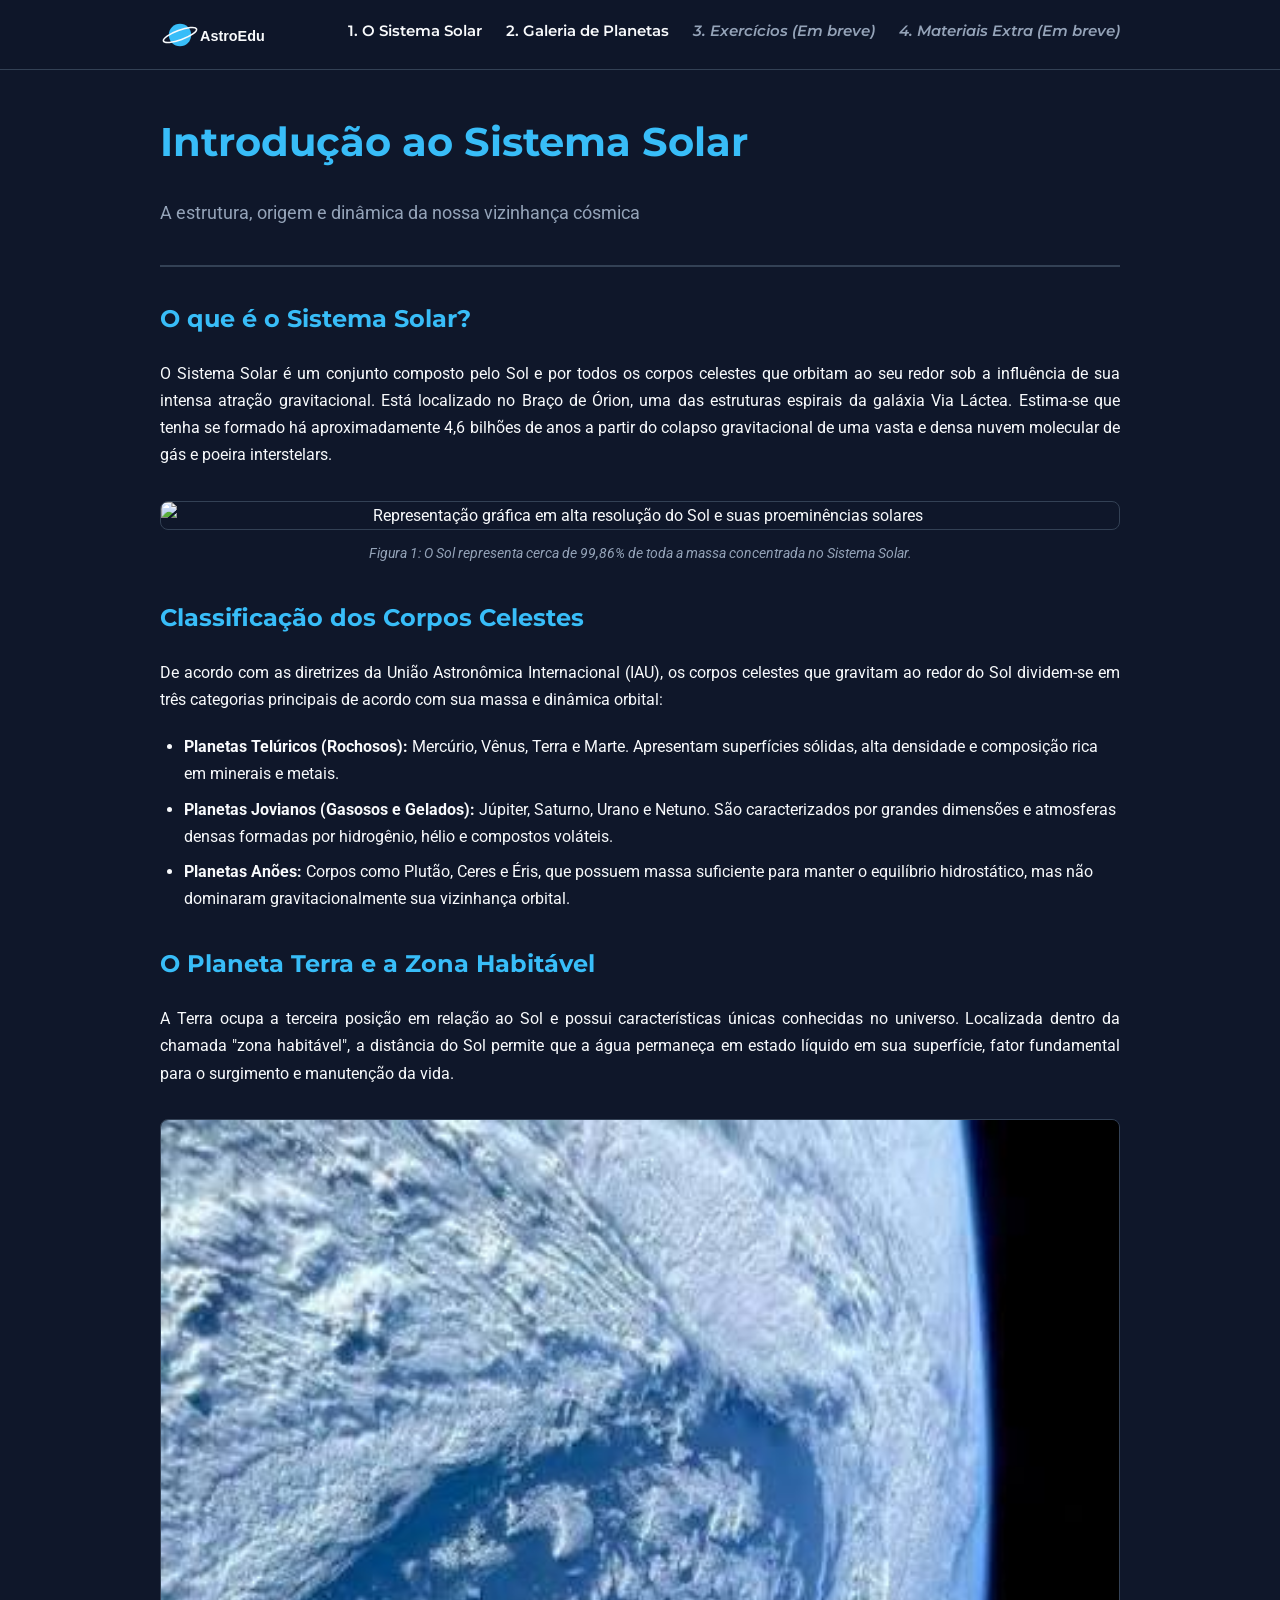
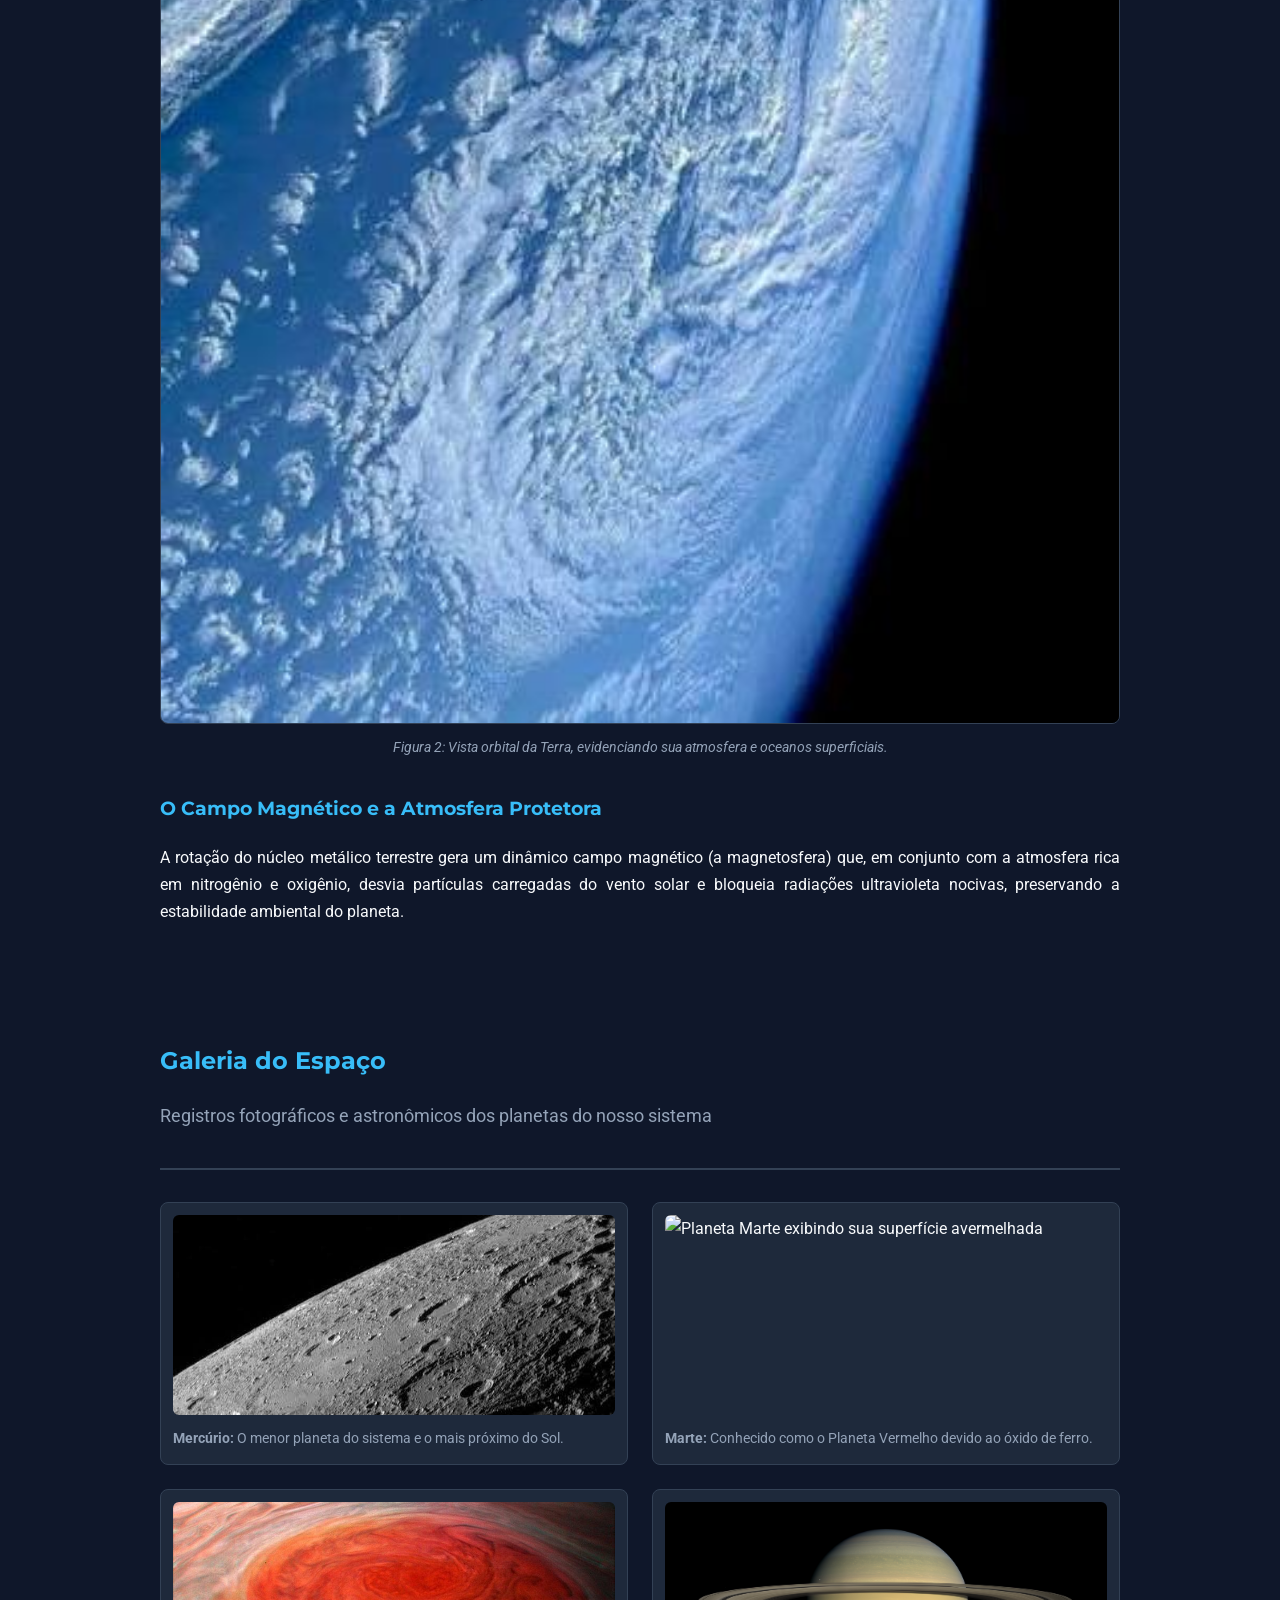
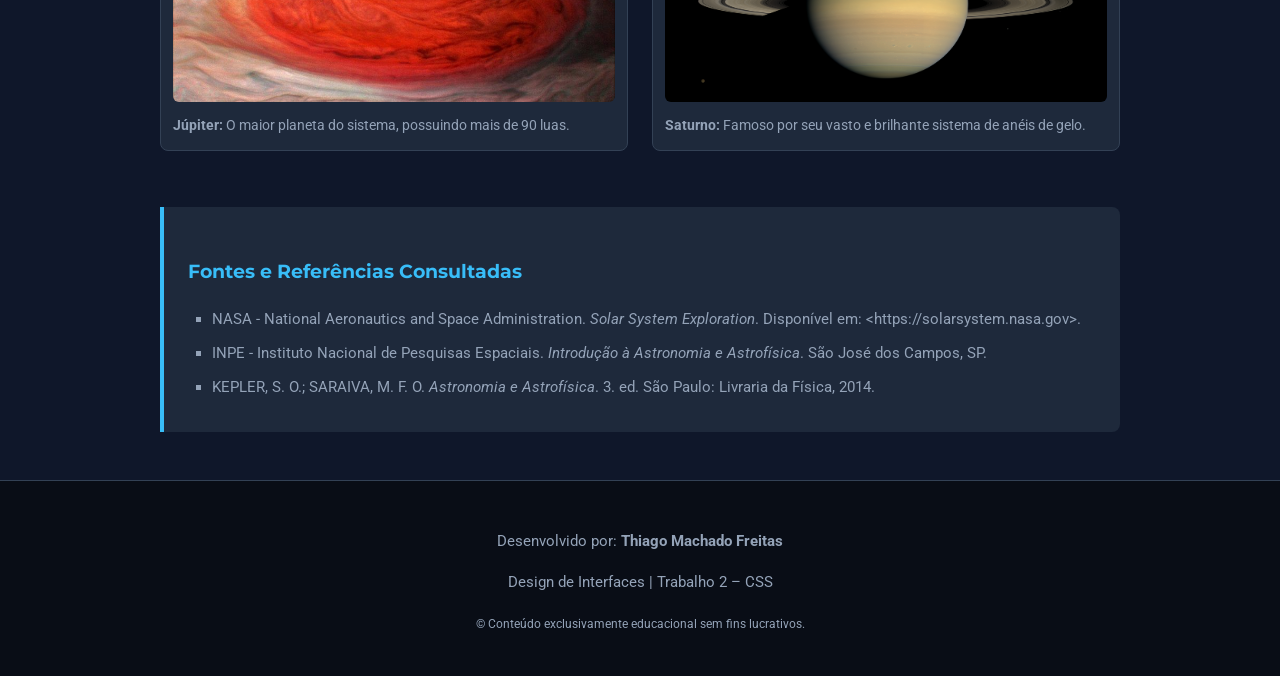
==== index.html @ afda3e59 "Update index.html" ====
<!DOCTYPE html>
<html lang="pt-BR">
<head>
  <meta charset="UTF-8">
  <meta name="viewport" content="width=device-width, initial-scale=1.0">
  <title>Explorando o Sistema Solar - Astronomia Educativa</title>

  <!-- CSS de Normalização Padronizado -->
  <link rel="stylesheet" href="css/modern-normalize.css">

  <!-- Google Fonts: Montserrat (Títulos) e Roboto (Corpo) -->
  <link rel="preconnect" href="https://fonts.googleapis.com">
  <link rel="preconnect" href="https://fonts.gstatic.com" crossorigin>
  <link href="https://fonts.googleapis.com/css2?family=Montserrat:wght@600;700;800&family=Roboto:wght@400;500;700&display=swap" rel="stylesheet">

  <!-- CSS Principal do Projeto -->
  <link rel="stylesheet" href="css/style.css">
</head>
<body>

  <!-- Cabeçalho Fixo com Logotipo e Menu Sanduíche -->
  <header class="header-principal">
    <div class="header-container">
      <a href="#introducao" class="logo-link">
        <img src="img/logo.svg" alt="Logotipo do Portal Astronomia Educativa" class="logo-img">
      </a>

      <!-- Menu Sanduíche Fixo (Sempre ativo via Checkbox Hack) -->
      <nav class="nav-principal">
        <input type="checkbox" id="menu-toggle" class="menu-checkbox">
        <label for="menu-toggle" class="menu-icon" aria-label="Abrir e fechar menu de navegação">
          <span class="linha"></span>
          <span class="linha"></span>
          <span class="linha"></span>
        </label>

        <ul class="menu-lista">
          <li><a href="#introducao">1. O Sistema Solar</a></li>
          <li><a href="#galeria">2. Galeria de Planetas</a></li>
          <li><a href="#exercicios" class="link-inativo">3. Exercícios (Em breve)</a></li>
          <li><a href="#materiais" class="link-inativo">4. Materiais Extra (Em breve)</a></li>
        </ul>
      </nav>
    </div>
  </header>

  <!-- Conteúdo Principal de 1 Coluna -->
  <main class="conteudo-principal">

    <!-- SESSÃO 1: Conteúdo Explicativo Extenso sobre o Sistema Solar -->
    <section id="introducao" class="sessao-educativa">
      <header class="sessao-cabecalho">
        <h1>Introdução ao Sistema Solar</h1>
        <p class="subtitulo">A estrutura, origem e dinâmica da nossa vizinhança cósmica</p>
      </header>

      <article class="bloco-conteudo">
        <h2>O que é o Sistema Solar?</h2>
        <p>O Sistema Solar é um conjunto composto pelo Sol e por todos os corpos celestes que orbitam ao seu redor sob a influência de sua intensa atração gravitacional. Está localizado no Braço de Órion, uma das estruturas espirais da galáxia Via Láctea. Estima-se que tenha se formado há aproximadamente 4,6 bilhões de anos a partir do colapso gravitacional de uma vasta e densa nuvem molecular de gás e poeira interstelars.</p>

        <figure class="imagem-destaque">
          <img src="img/sol.jpg" alt="Representação gráfica em alta resolução do Sol e suas proeminências solares">
          <figcaption>Figura 1: O Sol representa cerca de 99,86% de toda a massa concentrada no Sistema Solar.</figcaption>
        </figure>

        <h2>Classificação dos Corpos Celestes</h2>
        <p>De acordo com as diretrizes da União Astronômica Internacional (IAU), os corpos celestes que gravitam ao redor do Sol dividem-se em três categorias principais de acordo com sua massa e dinâmica orbital:</p>
        <ul>
          <li><strong>Planetas Telúricos (Rochosos):</strong> Mercúrio, Vênus, Terra e Marte. Apresentam superfícies sólidas, alta densidade e composição rica em minerais e metais.</li>
          <li><strong>Planetas Jovianos (Gasosos e Gelados):</strong> Júpiter, Saturno, Urano e Netuno. São caracterizados por grandes dimensões e atmosferas densas formadas por hidrogênio, hélio e compostos voláteis.</li>
          <li><strong>Planetas Anões:</strong> Corpos como Plutão, Ceres e Éris, que possuem massa suficiente para manter o equilíbrio hidrostático, mas não dominaram gravitacionalmente sua vizinhança orbital.</li>
        </ul>

        <h2>O Planeta Terra e a Zona Habitável</h2>
        <p>A Terra ocupa a terceira posição em relação ao Sol e possui características únicas conhecidas no universo. Localizada dentro da chamada "zona habitável", a distância do Sol permite que a água permaneça em estado líquido em sua superfície, fator fundamental para o surgimento e manutenção da vida.</p>

        <figure class="imagem-destaque">
          <img src="img/terra.jpg" alt="Fotografia do planeta Terra visto do espaço destacando oceanos e continentes">
          <figcaption>Figura 2: Vista orbital da Terra, evidenciando sua atmosfera e oceanos superficiais.</figcaption>
        </figure>

        <h3>O Campo Magnético e a Atmosfera Protetora</h3>
        <p>A rotação do núcleo metálico terrestre gera um dinâmico campo magnético (a magnetosfera) que, em conjunto com a atmosfera rica em nitrogênio e oxigênio, desvia partículas carregadas do vento solar e bloqueia radiações ultravioleta nocivas, preservando a estabilidade ambiental do planeta.</p>
      </article>
    </section>

    <!-- SESSÃO 2: Galeria Flexbox e Referências Consultadas -->
    <section id="galeria" class="sessao-galeria">
      <header class="sessao-cabecalho">
        <h2>Galeria do Espaço</h2>
        <p class="subtitulo">Registros fotográficos e astronômicos dos planetas do nosso sistema</p>
      </header>

      <!-- Organização da Galeria via Flexbox -->
      <div class="galeria-flex">
        <figure class="galeria-item">
          <img src="img/galeria-mercurio.jpg" alt="Superfície repleta de crateras do planeta Mercúrio">
          <figcaption><strong>Mercúrio:</strong> O menor planeta do sistema e o mais próximo do Sol.</figcaption>
        </figure>

        <figure class="galeria-item">
          <img src="img/galeria-marte.jpg" alt="Planeta Marte exibindo sua superfície avermelhada">
          <figcaption><strong>Marte:</strong> Conhecido como o Planeta Vermelho devido ao óxido de ferro.</figcaption>
        </figure>

        <figure class="galeria-item">
          <img src="img/galeria-jupiter.jpg" alt="Planeta gigante Júpiter com suas faixas de nuvens">
          <figcaption><strong>Júpiter:</strong> O maior planeta do sistema, possuindo mais de 90 luas.</figcaption>
        </figure>

        <figure class="galeria-item">
          <img src="img/galeria-saturno.jpg" alt="Planeta Saturno exibindo seu proeminente sistema de anéis">
          <figcaption><strong>Saturno:</strong> Famoso por seu vasto e brilhante sistema de anéis de gelo.</figcaption>
        </figure>
      </div>

      <!-- Referências Bibliográficas do Conteúdo -->
      <aside class="referencias-container">
        <h3>Fontes e Referências Consultadas</h3>
        <ul class="lista-referencias">
          <li>
            NASA - National Aeronautics and Space Administration. <em>Solar System Exploration</em>. Disponível em: &lt;https://solarsystem.nasa.gov&gt;.
          </li>
          <li>
            INPE - Instituto Nacional de Pesquisas Espaciais. <em>Introdução à Astronomia e Astrofísica</em>. São José dos Campos, SP.
          </li>
          <li>
            KEPLER, S. O.; SARAIVA, M. F. O. <em>Astronomia e Astrofísica</em>. 3. ed. São Paulo: Livraria da Física, 2014.
          </li>
        </ul>
      </aside>
    </section>

  </main>

  <!-- Rodapé do Site -->
  <footer class="rodape-principal">
    <div class="rodape-conteudo">
      <p>Desenvolvido por: <strong>Thiago Machado Freitas</strong></p>
      <p>Design de Interfaces | Trabalho 2 – CSS</p>
      <p><small>&copy; Conteúdo exclusivamente educacional sem fins lucrativos.</small></p>
    </div>
  </footer>

</body>
</html>
---- css/style.css ----
/* ==========================================================================
   1. VARIÁVEIS GERAIS E CONFIGURAÇÃO BASE
   ========================================================================== */
:root {
  --cor-fundo: #0f172a;
  --cor-card: #1e293b;
  --cor-texto: #f8fafc;
  --cor-texto-suave: #94a3b8;
  --cor-primaria: #38bdf8;
  --cor-primaria-hover: #0284c7;
  --cor-borda: #334155;
  --fonte-titulo: 'Montserrat', sans-serif;
  --fonte-corpo: 'Roboto', sans-serif;
  --largura-maxima: 900px;
  --altura-header: 70px;
}

html {
  scroll-behavior: smooth;
  box-sizing: border-box;
}

*, *:before, *:after {
  box-sizing: inherit;
}

body {
  background-color: var(--cor-fundo);
  color: var(--cor-texto);
  font-family: var(--fonte-corpo);
  line-height: 1.7;
  margin: 0;
  padding: 0;
}

/* ==========================================================================
   2. CABEÇALHO FIXO E MENU SANDUÍCHE (CSS PURO)
   ========================================================================== */
.header-principal {
  position: fixed;
  top: 0;
  left: 0;
  width: 100%;
  height: var(--altura-header);
  background-color: rgba(15, 23, 42, 0.95);
  backdrop-filter: blur(8px);
  border-bottom: 1px solid var(--cor-borda);
  z-index: 1000;
}

.header-container {
  max-width: var(--largura-maxima);
  margin: 0 auto;
  height: 100%;
  display: flex;
  align-items: center;
  justify-content: space-between;
  padding: 0 1.25rem;
}

.logo-link {
  display: flex;
  align-items: center;
  text-decoration: none;
}

.logo-img {
  height: 40px;
  width: auto;
  display: block;
}

/* Checkbox invisível para controlar o menu */
.menu-checkbox {
  position: absolute;
  opacity: 0;
  pointer-events: none;
}

/* Ícone do Hambúrguer (3 linhas) */
.menu-icon {
  display: flex;
  flex-direction: column;
  justify-content: space-between;
  width: 30px;
  height: 22px;
  cursor: pointer;
  z-index: 1001;
}

.menu-icon .linha {
  display: block;
  width: 100%;
  height: 3px;
  background-color: var(--cor-texto);
  border-radius: 2px;
  transition: transform 0.3s ease, opacity 0.3s ease;
}

/* Menu Dropdown no Mobile */
.menu-lista {
  position: fixed;
  top: var(--altura-header);
  left: 0;
  width: 100%;
  background-color: var(--cor-card);
  list-style: none;
  margin: 0;
  padding: 0;
  display: flex;
  flex-direction: column;
  align-items: center;
  gap: 1.25rem;
  border-bottom: 1px solid var(--cor-borda);

  /* Escondido por padrão no mobile */
  max-height: 0;
  overflow: hidden;
  opacity: 0;
  transition: max-height 0.4s ease, opacity 0.3s ease, padding 0.3s ease;
}

.menu-lista a {
  color: var(--cor-texto);
  text-decoration: none;
  font-family: var(--fonte-titulo);
  font-weight: 600;
  font-size: 1.05rem;
  transition: color 0.2s;
}

.menu-lista a:hover {
  color: var(--cor-primaria);
}

.menu-lista .link-inativo {
  color: var(--cor-texto-suave);
  cursor: not-allowed;
  font-style: italic;
}

/* Ação quando o hambúrguer é clicado (checked) */
.menu-checkbox:checked ~ .menu-lista {
  max-height: 300px;
  padding: 1.5rem 0;
  opacity: 1;
}

/* Animação do ícone mudando para X */
.menu-checkbox:checked ~ .menu-icon .linha:nth-child(1) {
  transform: translateY(9.5px) rotate(45deg);
}

.menu-checkbox:checked ~ .menu-icon .linha:nth-child(2) {
  opacity: 0;
}

.menu-checkbox:checked ~ .menu-icon .linha:nth-child(3) {
  transform: translateY(-9.5px) rotate(-45deg);
}

/* ==========================================================================
   3. ESTRUTURA DE 1 COLUNA E CONTEÚDO PRINCIPAL
   ========================================================================== */
.conteudo-principal {
  max-width: var(--largura-maxima);
  margin: 0 auto;
  padding: calc(var(--altura-header) + 2rem) 1.25rem 3rem 1.25rem;
  display: flex;
  flex-direction: column;
  gap: 4rem;
}

.sessao-educativa,
.sessao-galeria {
  width: 100%;
}

.sessao-cabecalho {
  margin-bottom: 2rem;
  border-bottom: 2px solid var(--cor-borda);
  padding-bottom: 1rem;
}

h1, h2, h3 {
  font-family: var(--fonte-titulo);
  color: var(--cor-primaria);
  margin-top: 0;
}

h1 {
  font-size: 2rem;
  line-height: 1.2;
}

h2 {
  font-size: 1.5rem;
  margin-top: 2rem;
}

h3 {
  font-size: 1.2rem;
  margin-top: 1.5rem;
}

.subtitulo {
  color: var(--cor-texto-suave);
  font-size: 1.1rem;
  margin-top: 0.25rem;
}

p {
  margin-bottom: 1.25rem;
  text-align: justify;
}

ul {
  padding-left: 1.5rem;
  margin-bottom: 1.5rem;
}

li {
  margin-bottom: 0.5rem;
}

/* Imagens da Sessão 1 */
.imagem-destaque {
  margin: 2rem 0;
  text-align: center;
}

.imagem-destaque img {
  width: 100%;
  height: auto;
  border-radius: 8px;
  border: 1px solid var(--cor-borda);
  display: block;
}

figcaption {
  margin-top: 0.75rem;
  font-size: 0.9rem;
  color: var(--cor-texto-suave);
  font-style: italic;
}

/* ==========================================================================
   4. GALERIA DE FOTOS EM FLEXBOX E REFERÊNCIAS
   ========================================================================== */
.galeria-flex {
  display: flex;
  flex-wrap: wrap;
  gap: 1.5rem;
  justify-content: space-between;
}

.galeria-item {
  margin: 0;
  flex: 1 1 100%;
  background-color: var(--cor-card);
  border-radius: 8px;
  border: 1px solid var(--cor-borda);
  padding: 0.75rem;
  display: flex;
  flex-direction: column;
}

.galeria-item img {
  width: 100%;
  height: 200px;
  object-fit: cover;
  border-radius: 6px;
}

.galeria-item figcaption {
  margin-top: 0.75rem;
  text-align: left;
  font-style: normal;
}

/* Bloco de Referências */
.referencias-container {
  margin-top: 3.5rem;
  padding: 1.5rem;
  background-color: var(--cor-card);
  border-left: 4px solid var(--cor-primaria);
  border-radius: 0 8px 8px 0;
}

.lista-referencias {
  list-style-type: square;
  margin-bottom: 0;
}

.lista-referencias li {
  font-size: 0.95rem;
  color: var(--cor-texto-suave);
  word-break: break-word;
}

/* ==========================================================================
   5. RODAPÉ
   ========================================================================== */
.rodape-principal {
  background-color: #090d16;
  border-top: 1px solid var(--cor-borda);
  padding: 2rem 1.25rem;
  text-align: center;
}

.rodape-conteudo {
  max-width: var(--largura-maxima);
  margin: 0 auto;
  color: var(--cor-texto-suave);
  font-size: 0.95rem;
}

.rodape-conteudo p {
  text-align: center;
  margin-bottom: 0.5rem;
}

/* ==========================================================================
   6. RESPONSIVIDADE E MEDIA QUERIES (375px a 1920px)
   ========================================================================== */

/* Tablets e Desktop (>= 768px) */
@media (min-width: 768px) {
  h1 {
    font-size: 2.5rem;
  }

  /* Oculta o ícone do hambúrguer e expande o menu na horizontal */
  .menu-icon {
    display: none;
  }

  .menu-lista {
    position: static;
    max-height: none;
    opacity: 1;
    flex-direction: row;
    background-color: transparent;
    padding: 0;
    border-bottom: none;
    gap: 1.5rem;
    overflow: visible;
  }

  .menu-lista a {
    font-size: 0.95rem;
  }

  /* Galeria em 2 Colunas */
  .galeria-item {
    flex: 0 1 calc(50% - 0.75rem);
  }
}

/* Desktops Grandes (>= 1200px) */
@media (min-width: 1200px) {
  :root {
    --largura-maxima: 1000px;
  }

  .conteudo-principal {
    padding-top: calc(var(--altura-header) + 3rem);
  }
}
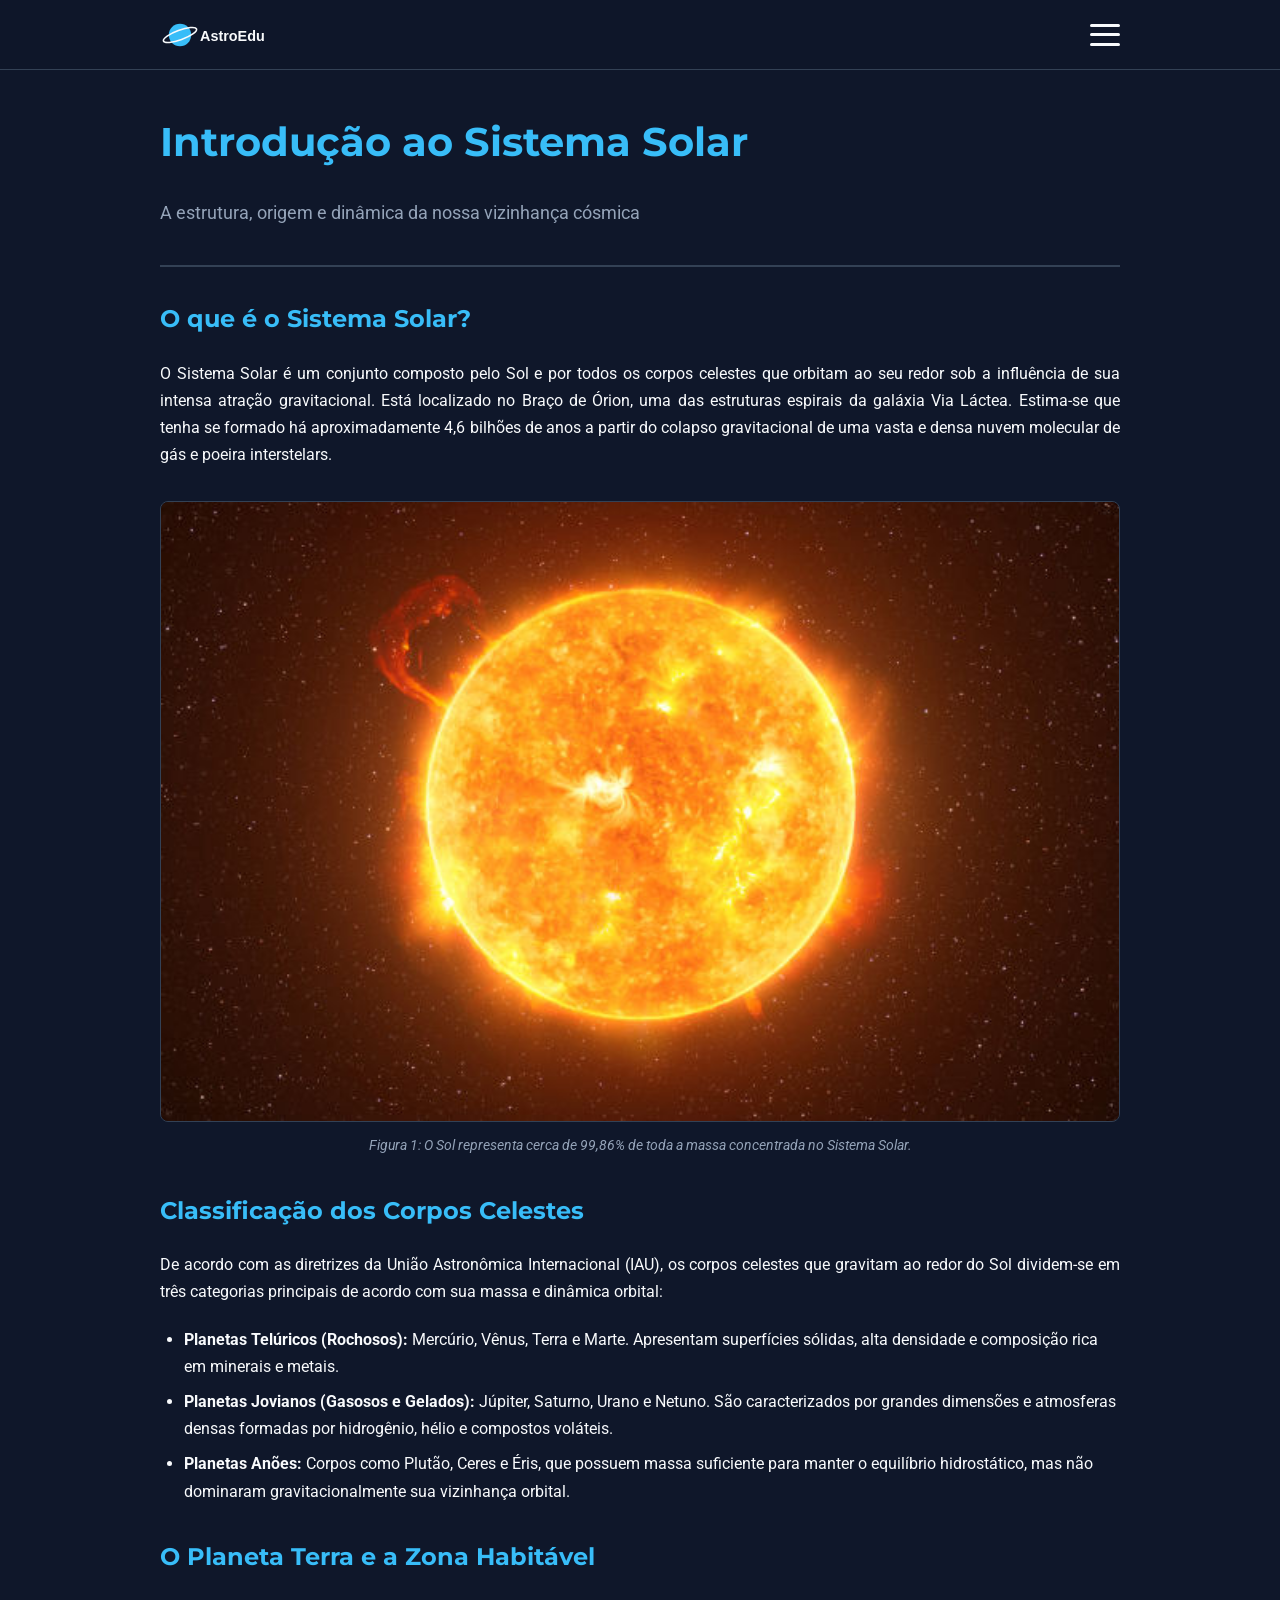
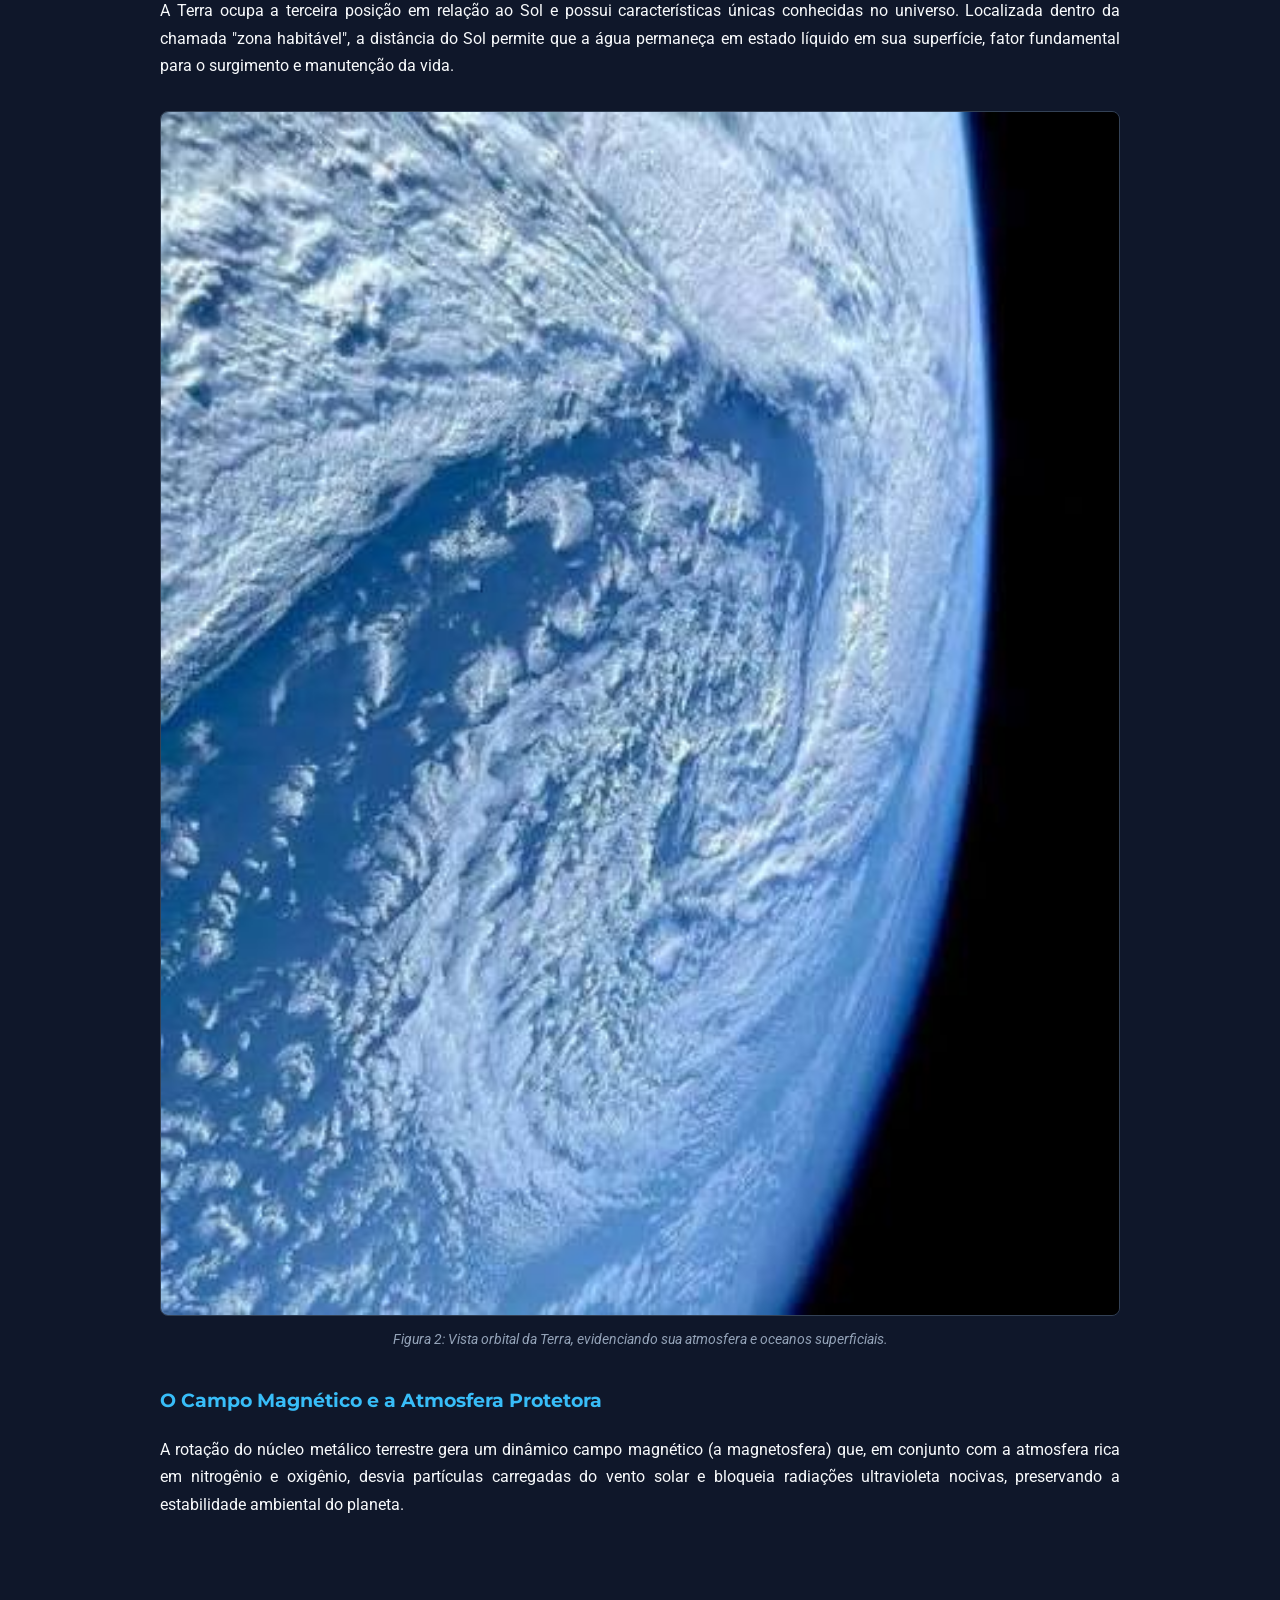
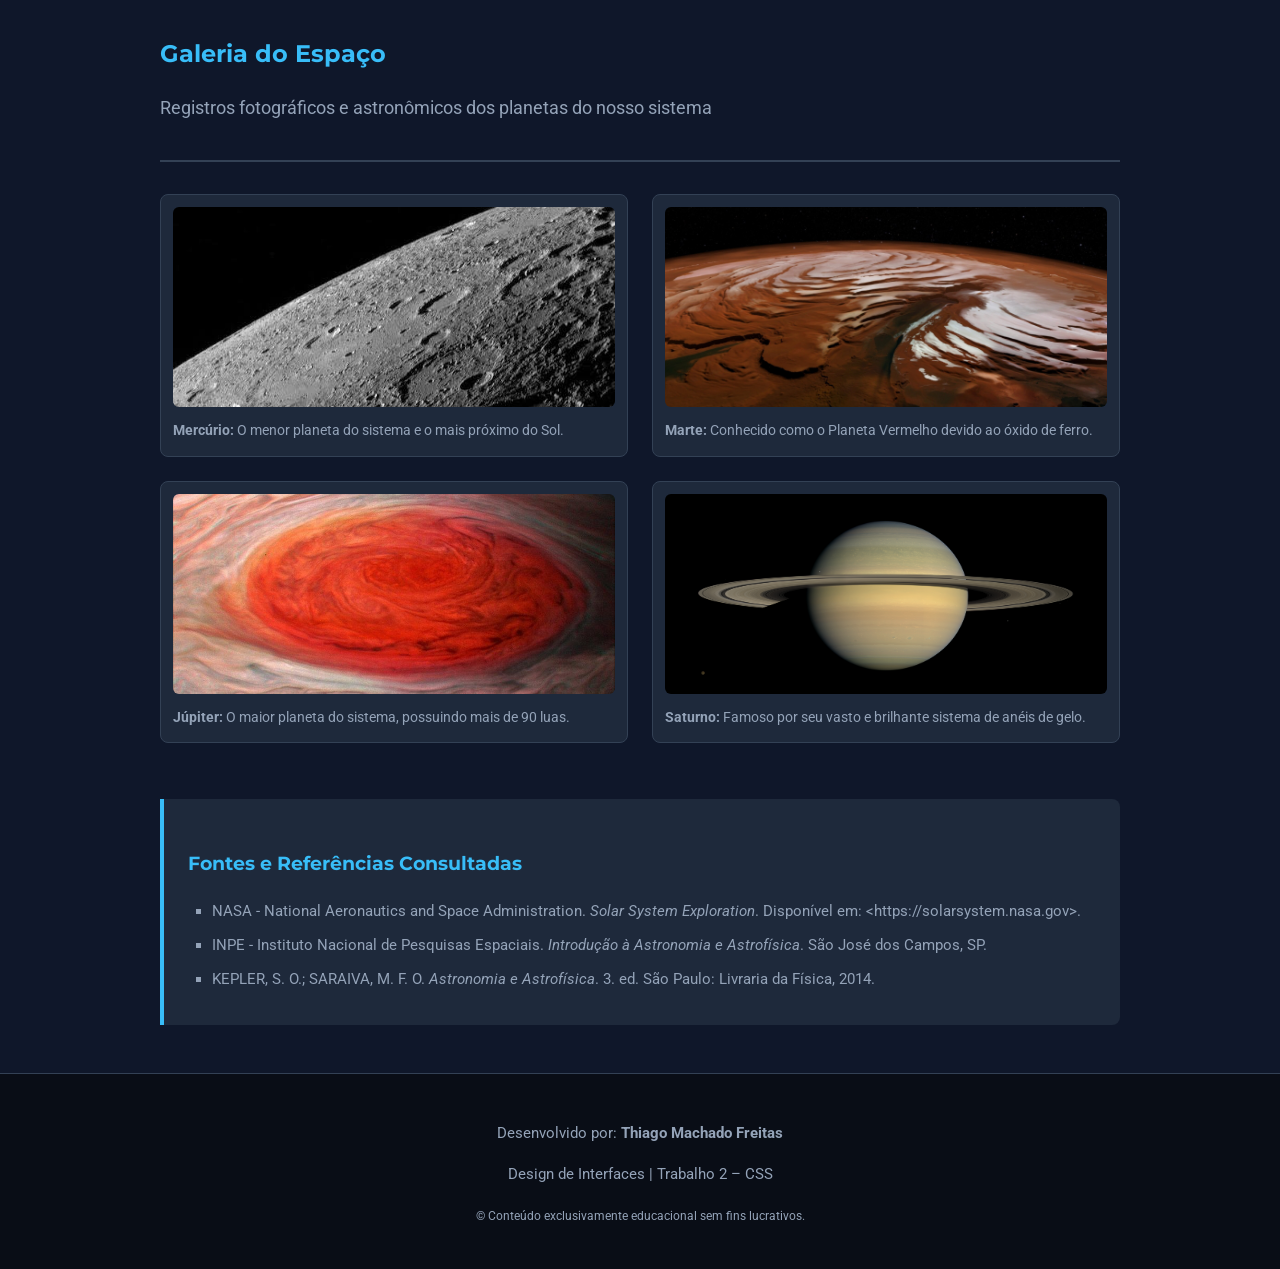
==== commit 4d1249d3: "Fix HTML structure and update image references" ====
--- a/index.html
+++ b/index.html
@@ -5,27 +5,22 @@
   <meta name="viewport" content="width=device-width, initial-scale=1.0">
   <title>Explorando o Sistema Solar - Astronomia Educativa</title>
 
-  <!-- CSS de Normalização Padronizado -->
   <link rel="stylesheet" href="css/modern-normalize.css">
 
-  <!-- Google Fonts: Montserrat (Títulos) e Roboto (Corpo) -->
   <link rel="preconnect" href="https://fonts.googleapis.com">
   <link rel="preconnect" href="https://fonts.gstatic.com" crossorigin>
   <link href="https://fonts.googleapis.com/css2?family=Montserrat:wght@600;700;800&family=Roboto:wght@400;500;700&display=swap" rel="stylesheet">
 
-  <!-- CSS Principal do Projeto -->
   <link rel="stylesheet" href="css/style.css">
 </head>
 <body>
 
-  <!-- Cabeçalho Fixo com Logotipo e Menu Sanduíche -->
   <header class="header-principal">
     <div class="header-container">
       <a href="#introducao" class="logo-link">
         <img src="img/logo.svg" alt="Logotipo do Portal Astronomia Educativa" class="logo-img">
       </a>
 
-      <!-- Menu Sanduíche Fixo (Sempre ativo via Checkbox Hack) -->
       <nav class="nav-principal">
         <input type="checkbox" id="menu-toggle" class="menu-checkbox">
         <label for="menu-toggle" class="menu-icon" aria-label="Abrir e fechar menu de navegação">
@@ -44,10 +39,8 @@
     </div>
   </header>
 
-  <!-- Conteúdo Principal de 1 Coluna -->
   <main class="conteudo-principal">
 
-    <!-- SESSÃO 1: Conteúdo Explicativo Extenso sobre o Sistema Solar -->
     <section id="introducao" class="sessao-educativa">
       <header class="sessao-cabecalho">
         <h1>Introdução ao Sistema Solar</h1>
@@ -59,7 +52,7 @@
         <p>O Sistema Solar é um conjunto composto pelo Sol e por todos os corpos celestes que orbitam ao seu redor sob a influência de sua intensa atração gravitacional. Está localizado no Braço de Órion, uma das estruturas espirais da galáxia Via Láctea. Estima-se que tenha se formado há aproximadamente 4,6 bilhões de anos a partir do colapso gravitacional de uma vasta e densa nuvem molecular de gás e poeira interstelars.</p>
 
         <figure class="imagem-destaque">
-          <img src="img/sol.jpg" alt="Representação gráfica em alta resolução do Sol e suas proeminências solares">
+          <img src="img/solzinho.jpg" alt="Representação gráfica em alta resolução do Sol e suas proeminências solares">
           <figcaption>Figura 1: O Sol representa cerca de 99,86% de toda a massa concentrada no Sistema Solar.</figcaption>
         </figure>
 
@@ -84,14 +77,12 @@
       </article>
     </section>
 
-    <!-- SESSÃO 2: Galeria Flexbox e Referências Consultadas -->
     <section id="galeria" class="sessao-galeria">
       <header class="sessao-cabecalho">
         <h2>Galeria do Espaço</h2>
         <p class="subtitulo">Registros fotográficos e astronômicos dos planetas do nosso sistema</p>
       </header>
 
-      <!-- Organização da Galeria via Flexbox -->
       <div class="galeria-flex">
         <figure class="galeria-item">
           <img src="img/galeria-mercurio.jpg" alt="Superfície repleta de crateras do planeta Mercúrio">
@@ -99,7 +90,7 @@
         </figure>
 
         <figure class="galeria-item">
-          <img src="img/galeria-marte.jpg" alt="Planeta Marte exibindo sua superfície avermelhada">
+          <img src="img/galeria-martee.jpg" alt="Planeta Marte exibindo sua superfície avermelhada">
           <figcaption><strong>Marte:</strong> Conhecido como o Planeta Vermelho devido ao óxido de ferro.</figcaption>
         </figure>
 
@@ -114,7 +105,6 @@
         </figure>
       </div>
 
-      <!-- Referências Bibliográficas do Conteúdo -->
       <aside class="referencias-container">
         <h3>Fontes e Referências Consultadas</h3>
         <ul class="lista-referencias">
@@ -133,7 +123,6 @@
 
   </main>
 
-  <!-- Rodapé do Site -->
   <footer class="rodape-principal">
     <div class="rodape-conteudo">
       <p>Desenvolvido por: <strong>Thiago Machado Freitas</strong></p>
--- a/css/style.css
+++ b/css/style.css
@@ -1,6 +1,3 @@
-/* ==========================================================================
-   1. VARIÁVEIS GERAIS E CONFIGURAÇÃO BASE
-   ========================================================================== */
 :root {
   --cor-fundo: #0f172a;
   --cor-card: #1e293b;
@@ -33,9 +30,6 @@
   padding: 0;
 }
 
-/* ==========================================================================
-   2. CABEÇALHO FIXO E MENU SANDUÍCHE (CSS PURO)
-   ========================================================================== */
 .header-principal {
   position: fixed;
   top: 0;
@@ -70,14 +64,12 @@
   display: block;
 }
 
-/* Checkbox invisível para controlar o menu */
 .menu-checkbox {
   position: absolute;
   opacity: 0;
   pointer-events: none;
 }
 
-/* Ícone do Hambúrguer (3 linhas) */
 .menu-icon {
   display: flex;
   flex-direction: column;
@@ -94,16 +86,20 @@
   height: 3px;
   background-color: var(--cor-texto);
   border-radius: 2px;
-  transition: transform 0.3s ease, opacity 0.3s ease;
-}
-
-/* Menu Dropdown no Mobile */
+  transition: transform 0.3s ease, opacity 0.3s ease, background-color 0.2s ease;
+}
+
+.menu-icon:hover .linha {
+  background-color: var(--cor-primaria);
+}
+
 .menu-lista {
   position: fixed;
   top: var(--altura-header);
   left: 0;
   width: 100%;
-  background-color: var(--cor-card);
+  background-color: rgba(30, 41, 59, 0.98);
+  backdrop-filter: blur(10px);
   list-style: none;
   margin: 0;
   padding: 0;
@@ -112,8 +108,8 @@
   align-items: center;
   gap: 1.25rem;
   border-bottom: 1px solid var(--cor-borda);
-
-  /* Escondido por padrão no mobile */
+  box-shadow: 0 10px 25px rgba(0, 0, 0, 0.5);
+
   max-height: 0;
   overflow: hidden;
   opacity: 0;
@@ -139,14 +135,12 @@
   font-style: italic;
 }
 
-/* Ação quando o hambúrguer é clicado (checked) */
 .menu-checkbox:checked ~ .menu-lista {
   max-height: 300px;
   padding: 1.5rem 0;
   opacity: 1;
 }
 
-/* Animação do ícone mudando para X */
 .menu-checkbox:checked ~ .menu-icon .linha:nth-child(1) {
   transform: translateY(9.5px) rotate(45deg);
 }
@@ -159,9 +153,6 @@
   transform: translateY(-9.5px) rotate(-45deg);
 }
 
-/* ==========================================================================
-   3. ESTRUTURA DE 1 COLUNA E CONTEÚDO PRINCIPAL
-   ========================================================================== */
 .conteudo-principal {
   max-width: var(--largura-maxima);
   margin: 0 auto;
@@ -223,7 +214,6 @@
   margin-bottom: 0.5rem;
 }
 
-/* Imagens da Sessão 1 */
 .imagem-destaque {
   margin: 2rem 0;
   text-align: center;
@@ -244,9 +234,6 @@
   font-style: italic;
 }
 
-/* ==========================================================================
-   4. GALERIA DE FOTOS EM FLEXBOX E REFERÊNCIAS
-   ========================================================================== */
 .galeria-flex {
   display: flex;
   flex-wrap: wrap;
@@ -278,7 +265,6 @@
   font-style: normal;
 }
 
-/* Bloco de Referências */
 .referencias-container {
   margin-top: 3.5rem;
   padding: 1.5rem;
@@ -298,9 +284,6 @@
   word-break: break-word;
 }
 
-/* ==========================================================================
-   5. RODAPÉ
-   ========================================================================== */
 .rodape-principal {
   background-color: #090d16;
   border-top: 1px solid var(--cor-borda);
@@ -320,44 +303,16 @@
   margin-bottom: 0.5rem;
 }
 
-/* ==========================================================================
-   6. RESPONSIVIDADE E MEDIA QUERIES (375px a 1920px)
-   ========================================================================== */
-
-/* Tablets e Desktop (>= 768px) */
 @media (min-width: 768px) {
   h1 {
     font-size: 2.5rem;
   }
 
-  /* Oculta o ícone do hambúrguer e expande o menu na horizontal */
-  .menu-icon {
-    display: none;
-  }
-
-  .menu-lista {
-    position: static;
-    max-height: none;
-    opacity: 1;
-    flex-direction: row;
-    background-color: transparent;
-    padding: 0;
-    border-bottom: none;
-    gap: 1.5rem;
-    overflow: visible;
-  }
-
-  .menu-lista a {
-    font-size: 0.95rem;
-  }
-
-  /* Galeria em 2 Colunas */
   .galeria-item {
     flex: 0 1 calc(50% - 0.75rem);
   }
 }
 
-/* Desktops Grandes (>= 1200px) */
 @media (min-width: 1200px) {
   :root {
     --largura-maxima: 1000px;
@@ -366,4 +321,4 @@
   .conteudo-principal {
     padding-top: calc(var(--altura-header) + 3rem);
   }
-}+}
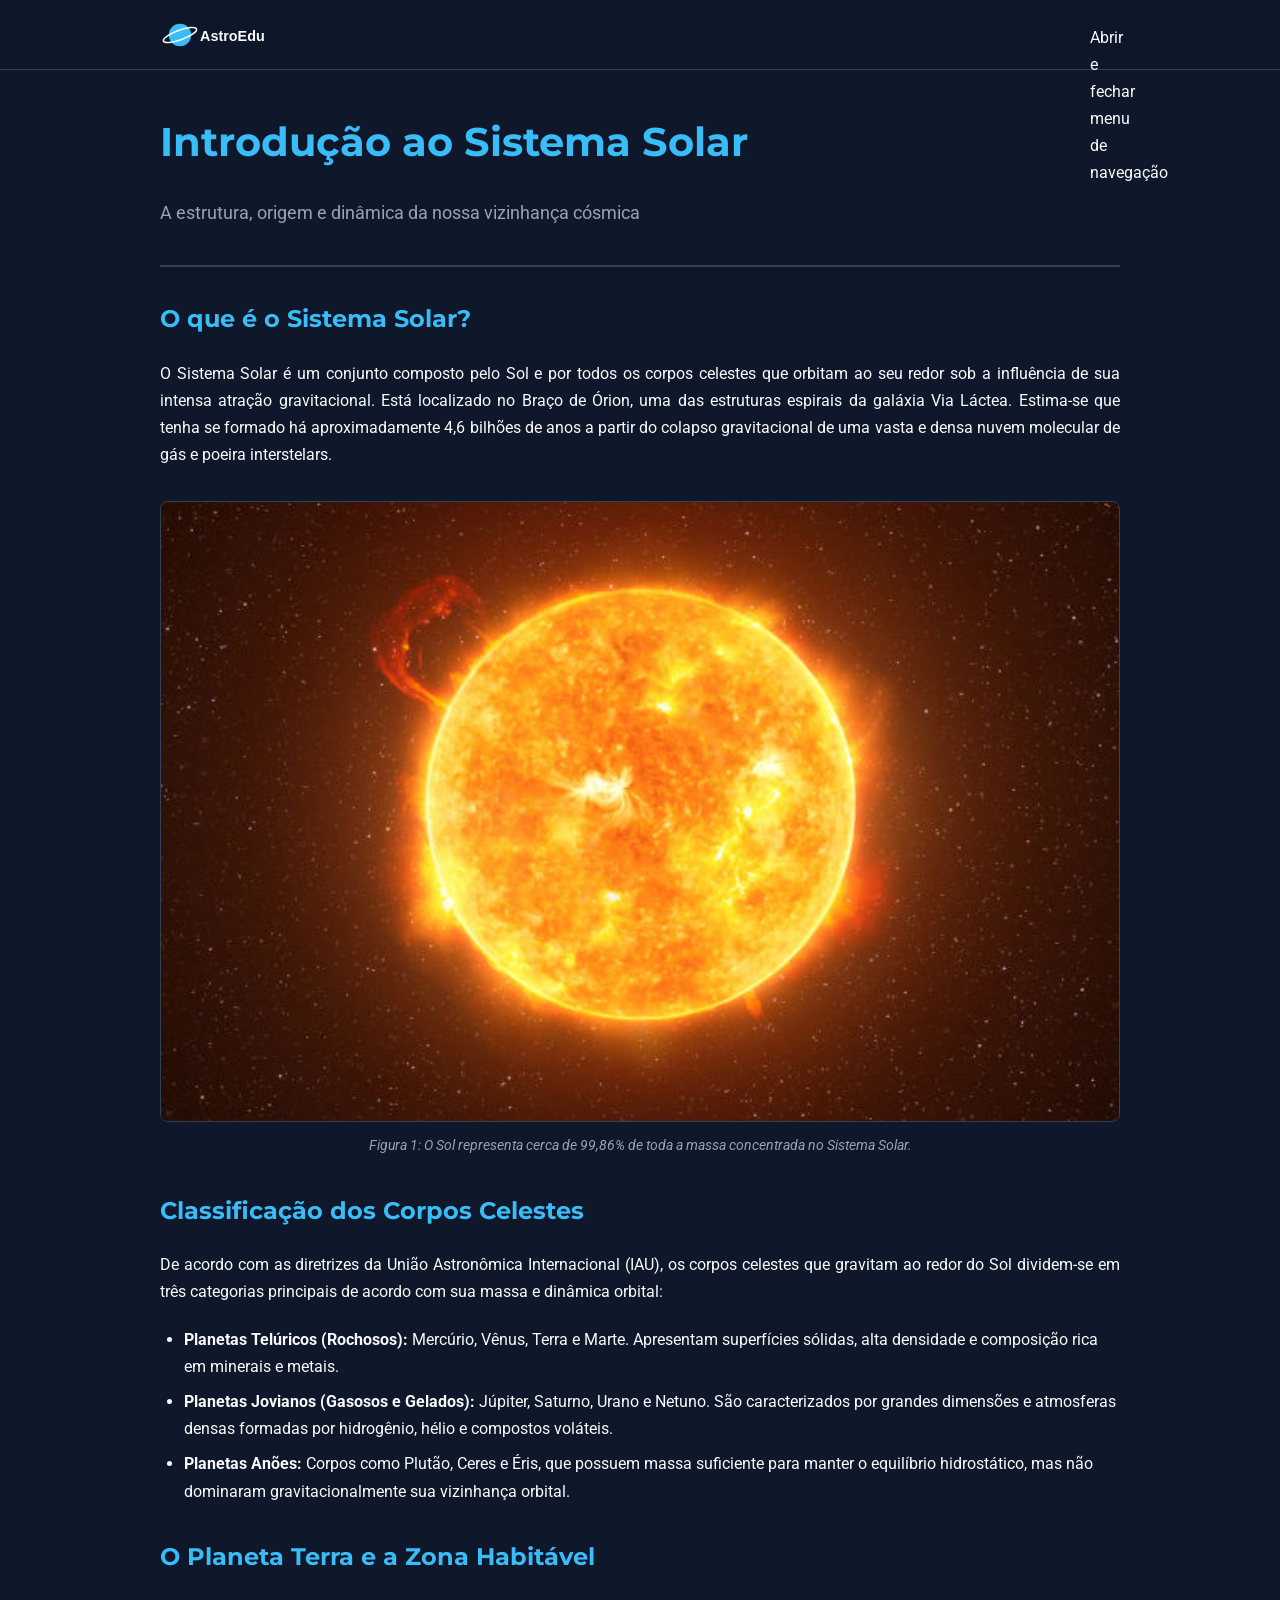
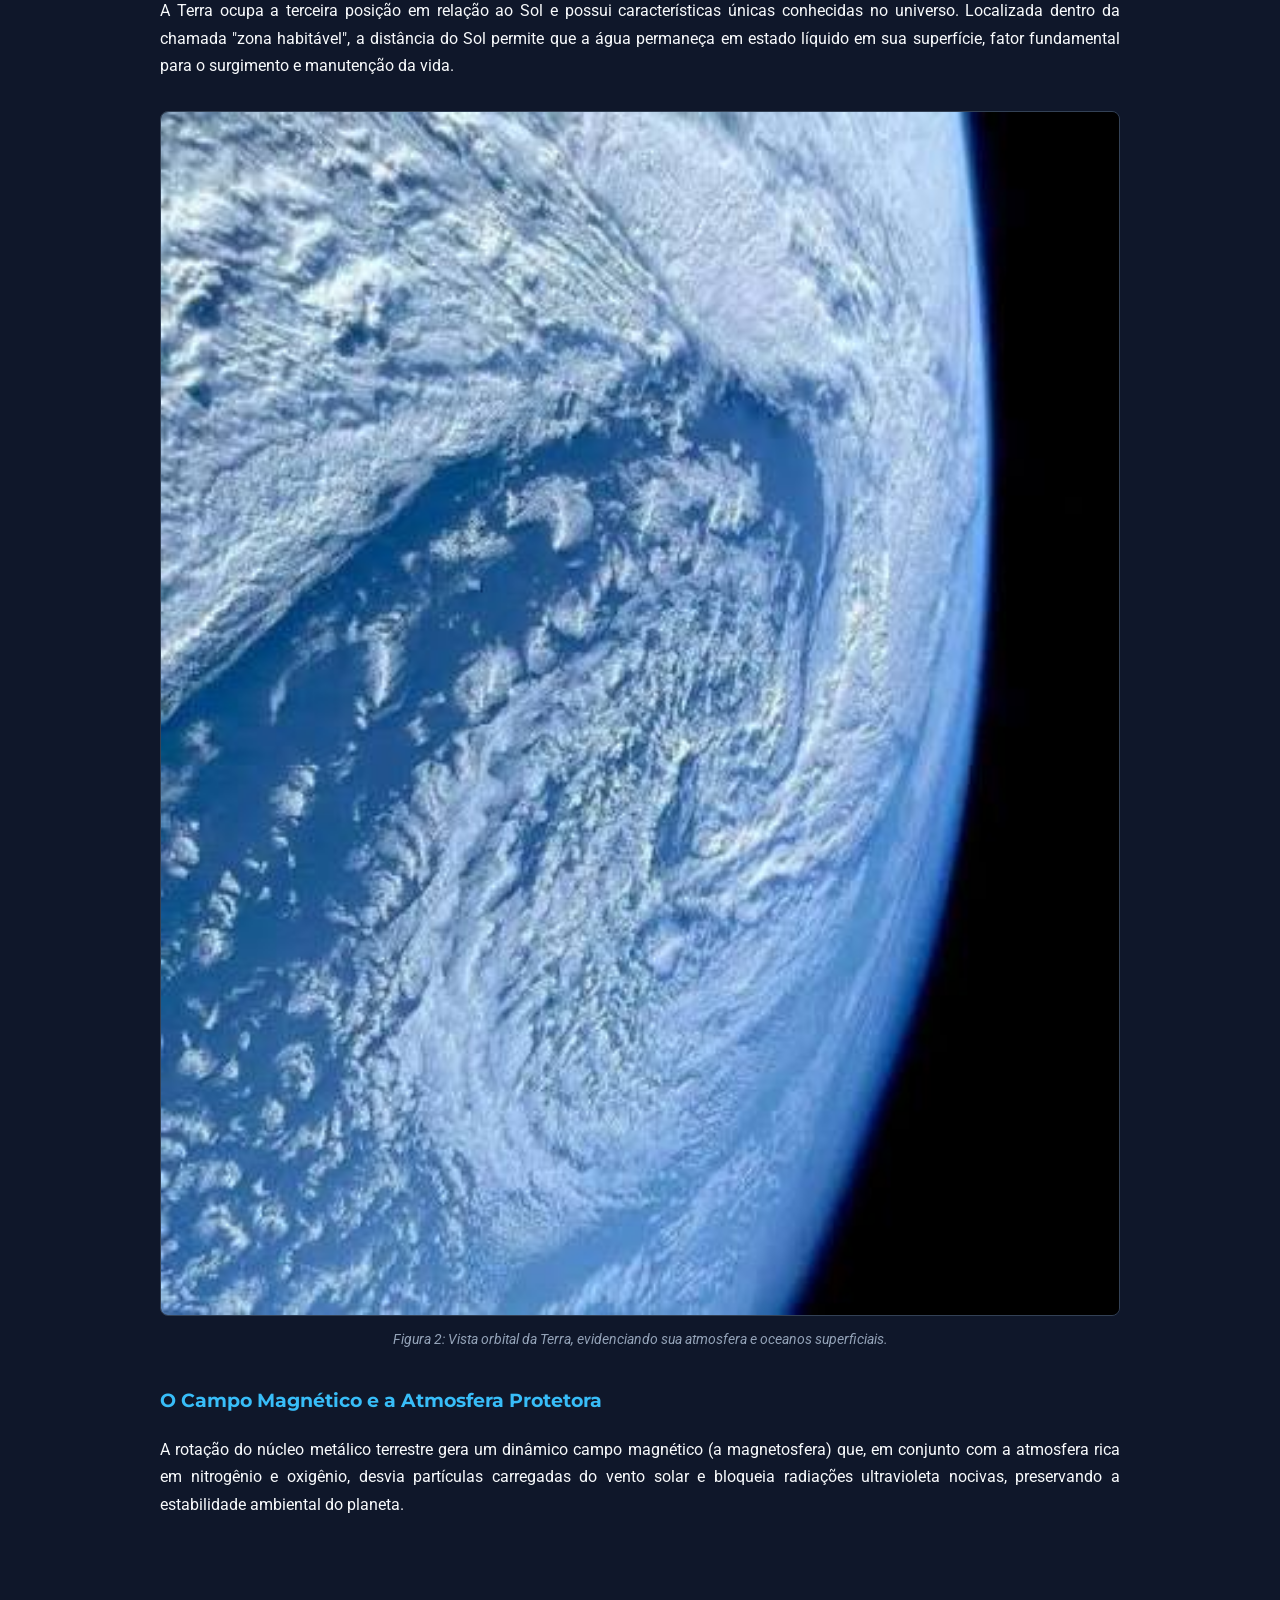
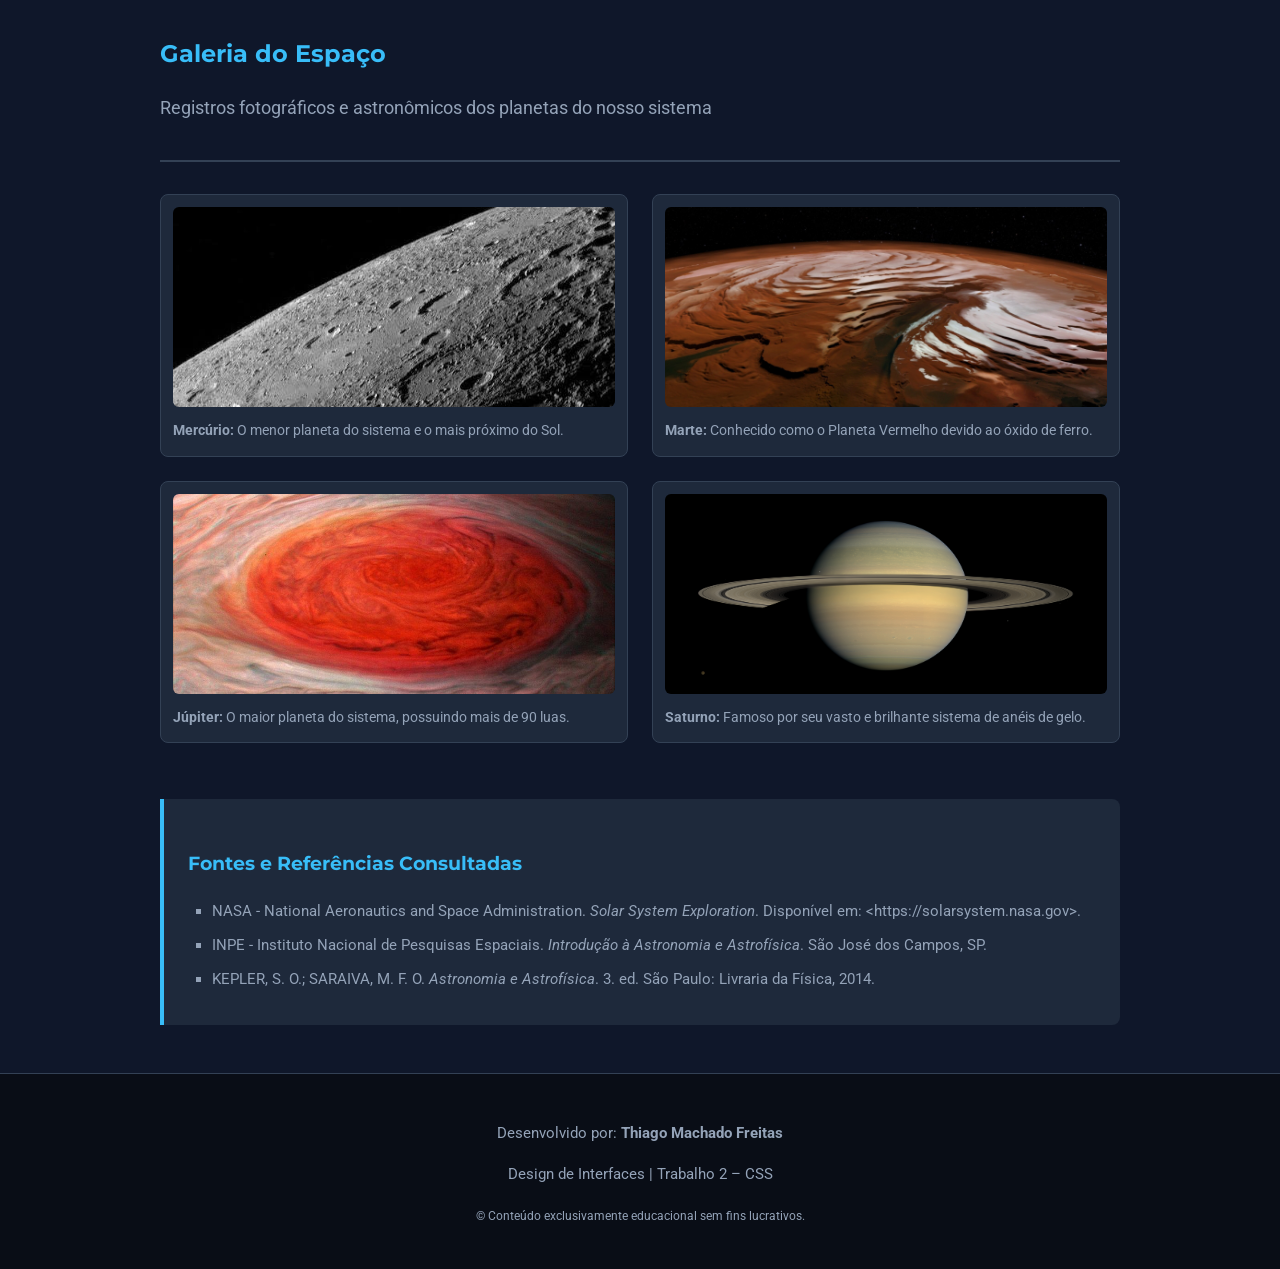
==== commit fc924570: "Update index.html" ====
--- a/index.html
+++ b/index.html
@@ -23,7 +23,8 @@
 
       <nav class="nav-principal">
         <input type="checkbox" id="menu-toggle" class="menu-checkbox">
-        <label for="menu-toggle" class="menu-icon" aria-label="Abrir e fechar menu de navegação">
+       <label for="menu-toggle" class="menu-icon">
+          <span class="sr-only">Abrir e fechar menu de navegação</span>
           <span class="linha"></span>
           <span class="linha"></span>
           <span class="linha"></span>
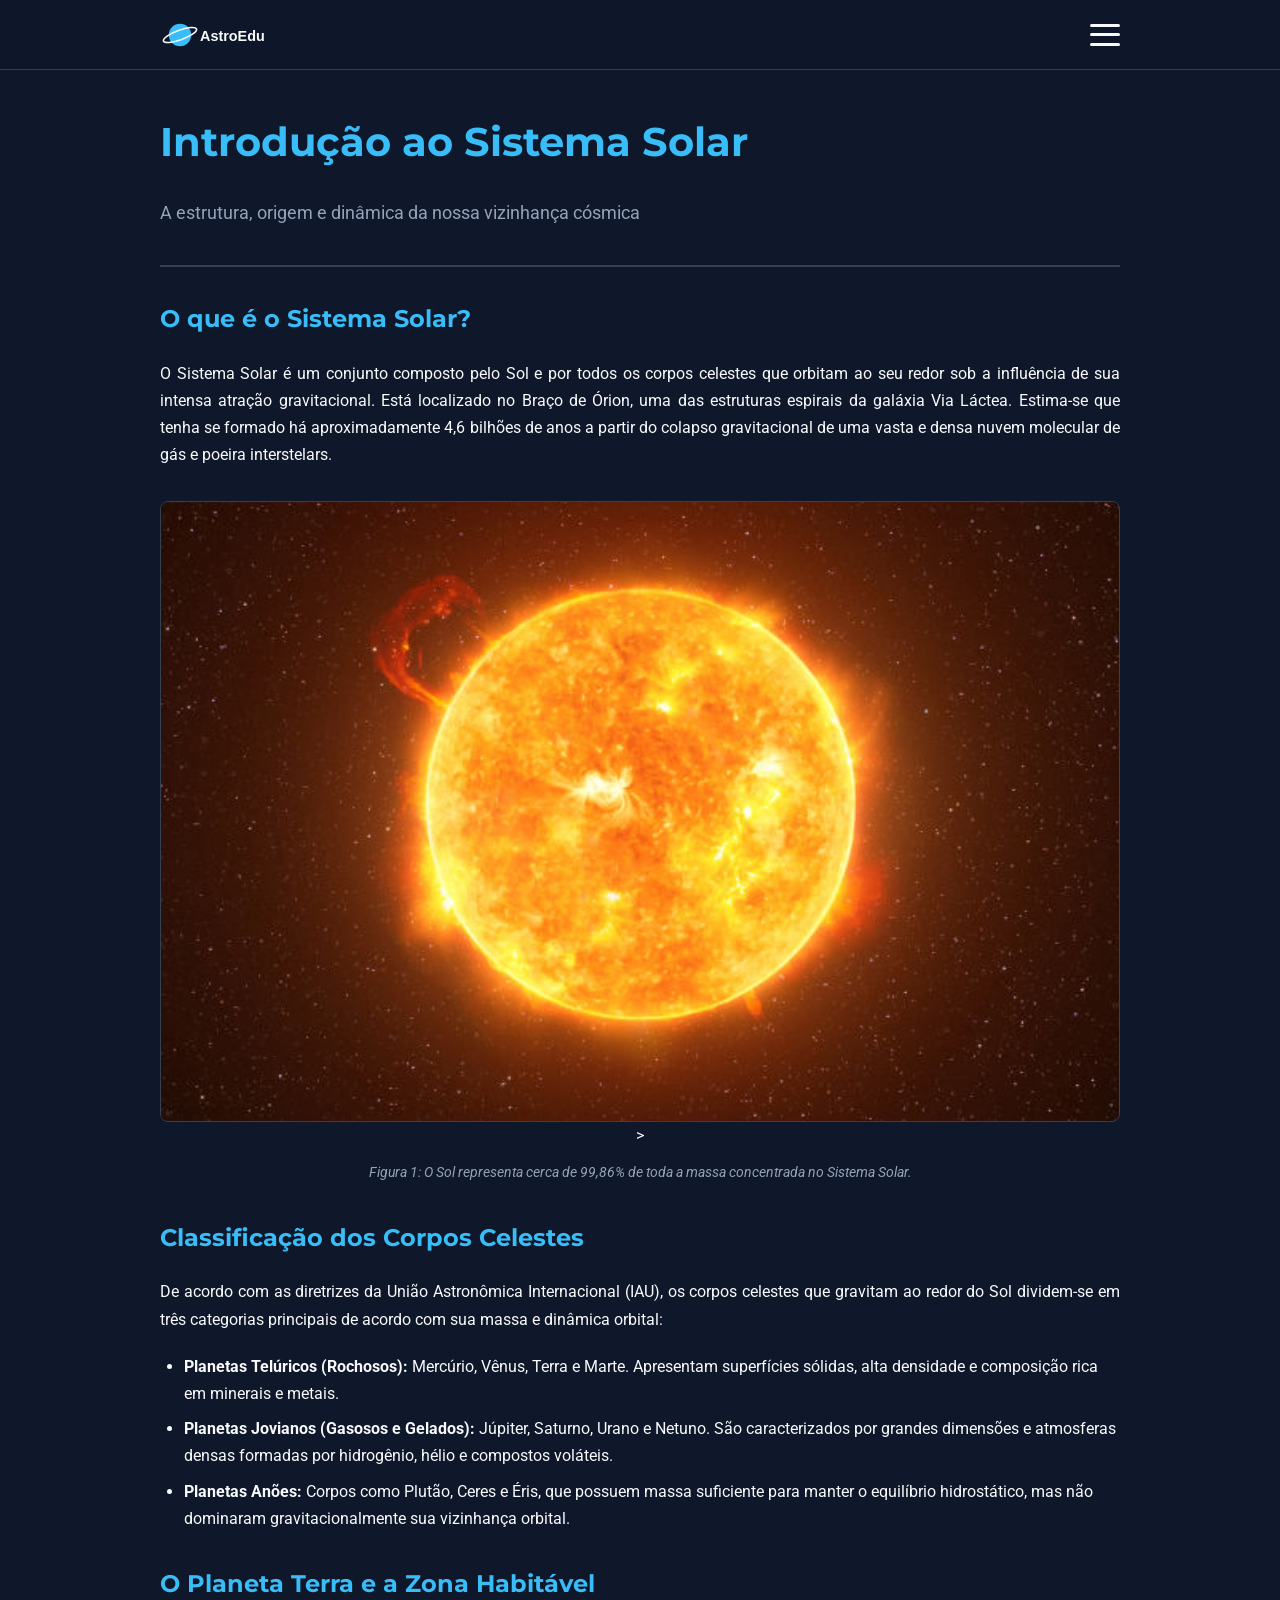
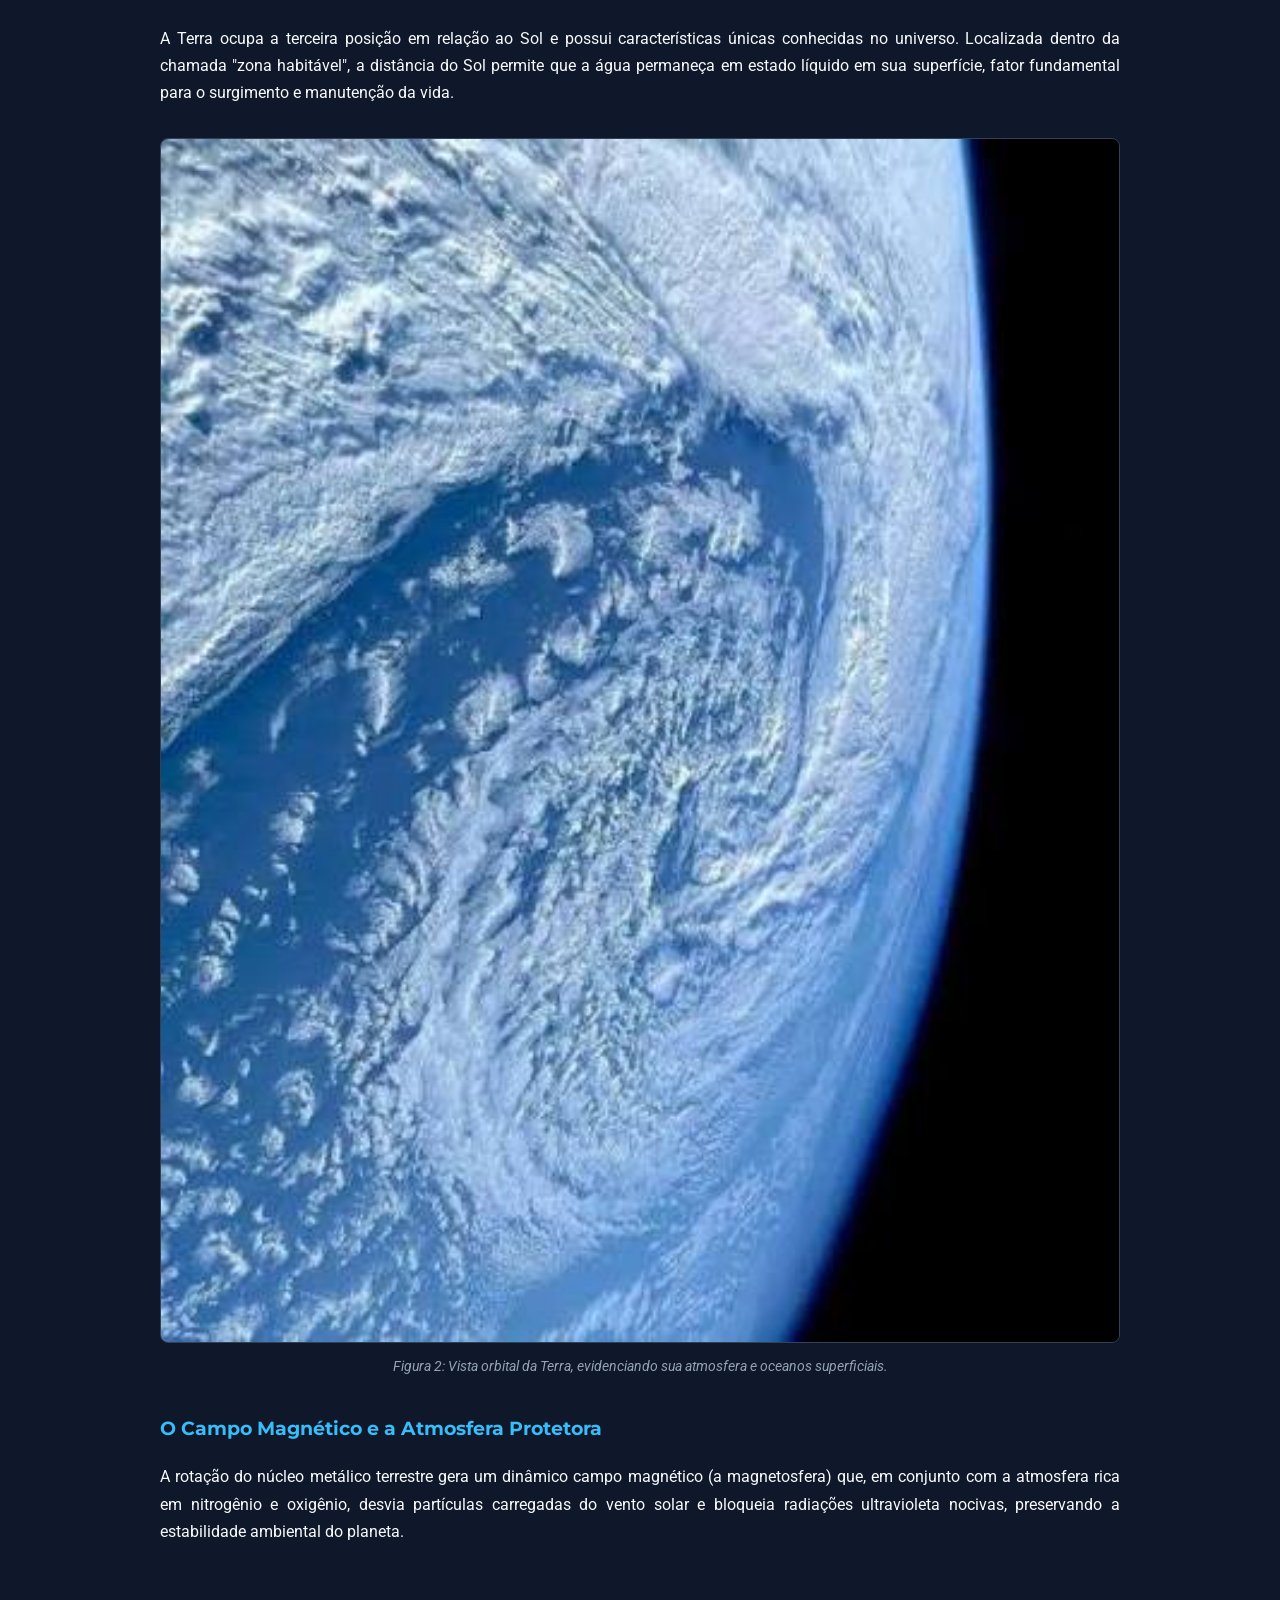
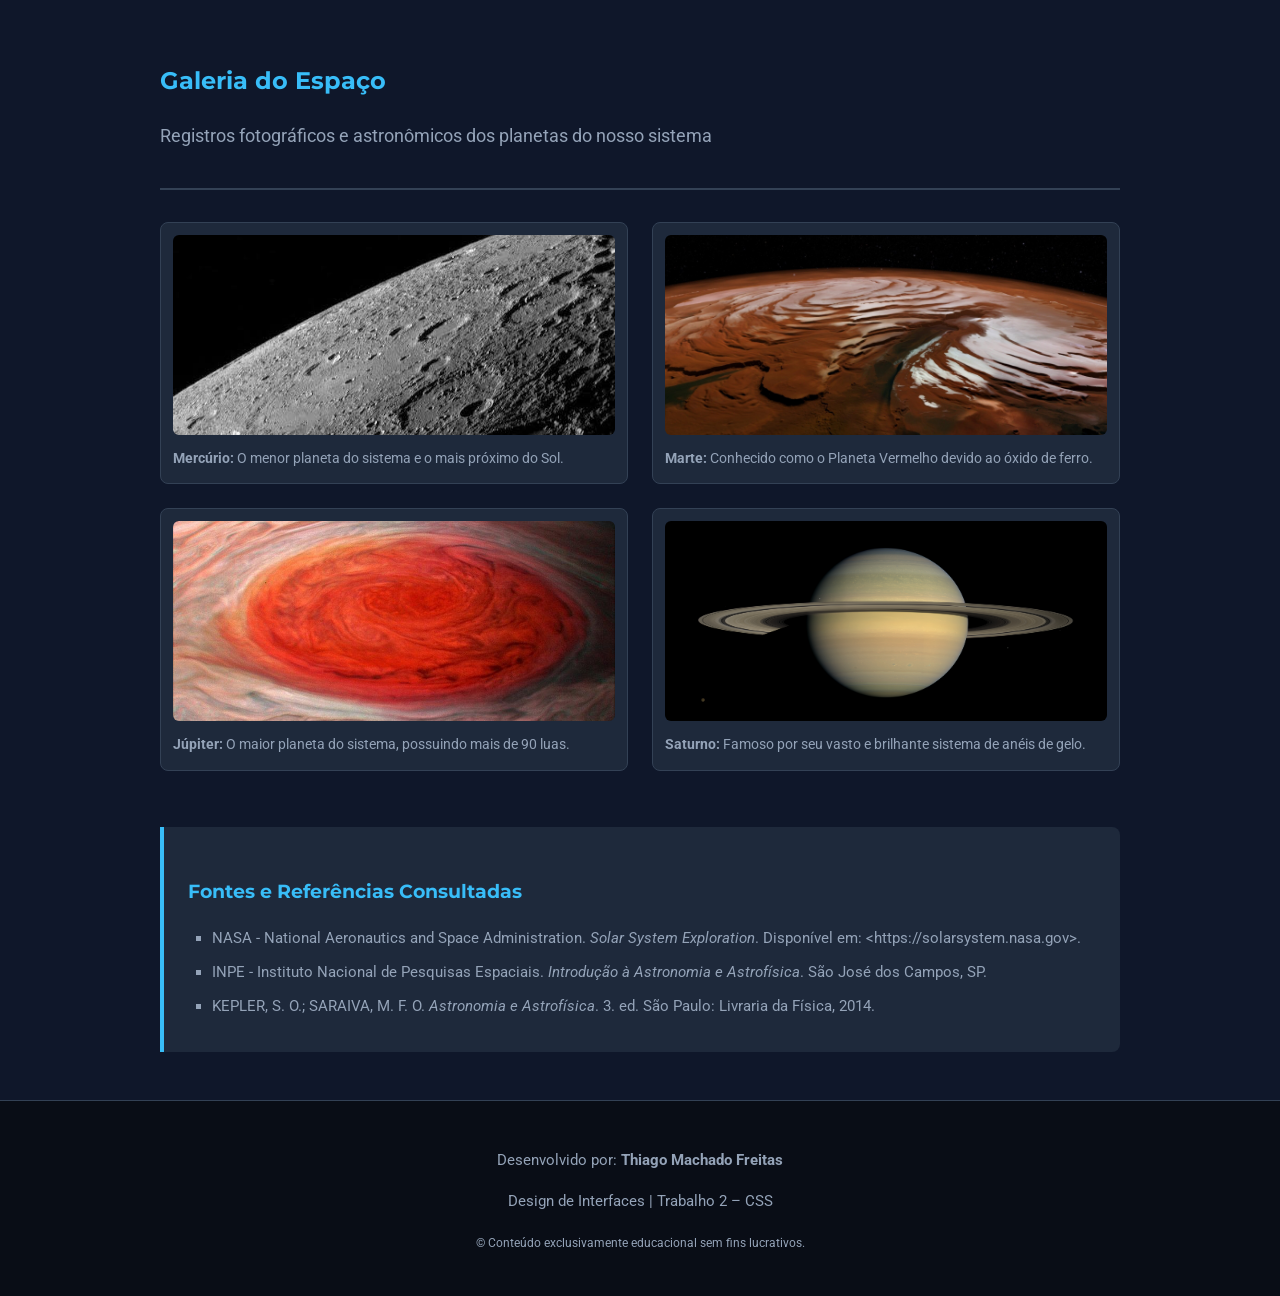
==== commit 92de2e50: "Fix HTML formatting and add image attributes" ====
--- a/index.html
+++ b/index.html
@@ -53,7 +53,7 @@
         <p>O Sistema Solar é um conjunto composto pelo Sol e por todos os corpos celestes que orbitam ao seu redor sob a influência de sua intensa atração gravitacional. Está localizado no Braço de Órion, uma das estruturas espirais da galáxia Via Láctea. Estima-se que tenha se formado há aproximadamente 4,6 bilhões de anos a partir do colapso gravitacional de uma vasta e densa nuvem molecular de gás e poeira interstelars.</p>
 
         <figure class="imagem-destaque">
-          <img src="img/solzinho.jpg" alt="Representação gráfica em alta resolução do Sol e suas proeminências solares">
+          <img src="img/solzinho.jpg" alt="Representação gráfica em alta resolução do Sol e suas proeminências solares" width="800" height="450" fetchpriority="high" decoding="async">>
           <figcaption>Figura 1: O Sol representa cerca de 99,86% de toda a massa concentrada no Sistema Solar.</figcaption>
         </figure>
 
@@ -86,22 +86,22 @@
 
       <div class="galeria-flex">
         <figure class="galeria-item">
-          <img src="img/galeria-mercurio.jpg" alt="Superfície repleta de crateras do planeta Mercúrio">
+          <img src="img/galeria-mercurio.jpg" alt="Superfície repleta de crateras do planeta Mercúrio" loading="lazy" decoding="async">
           <figcaption><strong>Mercúrio:</strong> O menor planeta do sistema e o mais próximo do Sol.</figcaption>
         </figure>
 
         <figure class="galeria-item">
-          <img src="img/galeria-martee.jpg" alt="Planeta Marte exibindo sua superfície avermelhada">
+          <img src="img/galeria-martee.jpg" alt="Planeta Marte exibindo sua superfície avermelhada" loading="lazy" decoding="async">
           <figcaption><strong>Marte:</strong> Conhecido como o Planeta Vermelho devido ao óxido de ferro.</figcaption>
         </figure>
 
         <figure class="galeria-item">
-          <img src="img/galeria-jupiter.jpg" alt="Planeta gigante Júpiter com suas faixas de nuvens">
+          <img src="img/galeria-jupiter.jpg" alt="Planeta gigante Júpiter com suas faixas de nuvens" loading="lazy" decoding="async">
           <figcaption><strong>Júpiter:</strong> O maior planeta do sistema, possuindo mais de 90 luas.</figcaption>
         </figure>
 
         <figure class="galeria-item">
-          <img src="img/galeria-saturno.jpg" alt="Planeta Saturno exibindo seu proeminente sistema de anéis">
+          <img src="img/galeria-saturno.jpg" alt="Planeta Saturno exibindo seu proeminente sistema de anéis" loading="lazy" decoding="async">
           <figcaption><strong>Saturno:</strong> Famoso por seu vasto e brilhante sistema de anéis de gelo.</figcaption>
         </figure>
       </div>
--- a/css/style.css
+++ b/css/style.css
@@ -52,6 +52,18 @@
   padding: 0 1.25rem;
 }
 
+.sr-only {
+  position: absolute;
+  width: 1px;
+  height: 1px;
+  padding: 0;
+  margin: -1px;
+  overflow: hidden;
+  clip: rect(0, 0, 0, 0);
+  white-space: nowrap;
+  border: 0;
+}
+
 .logo-link {
   display: flex;
   align-items: center;
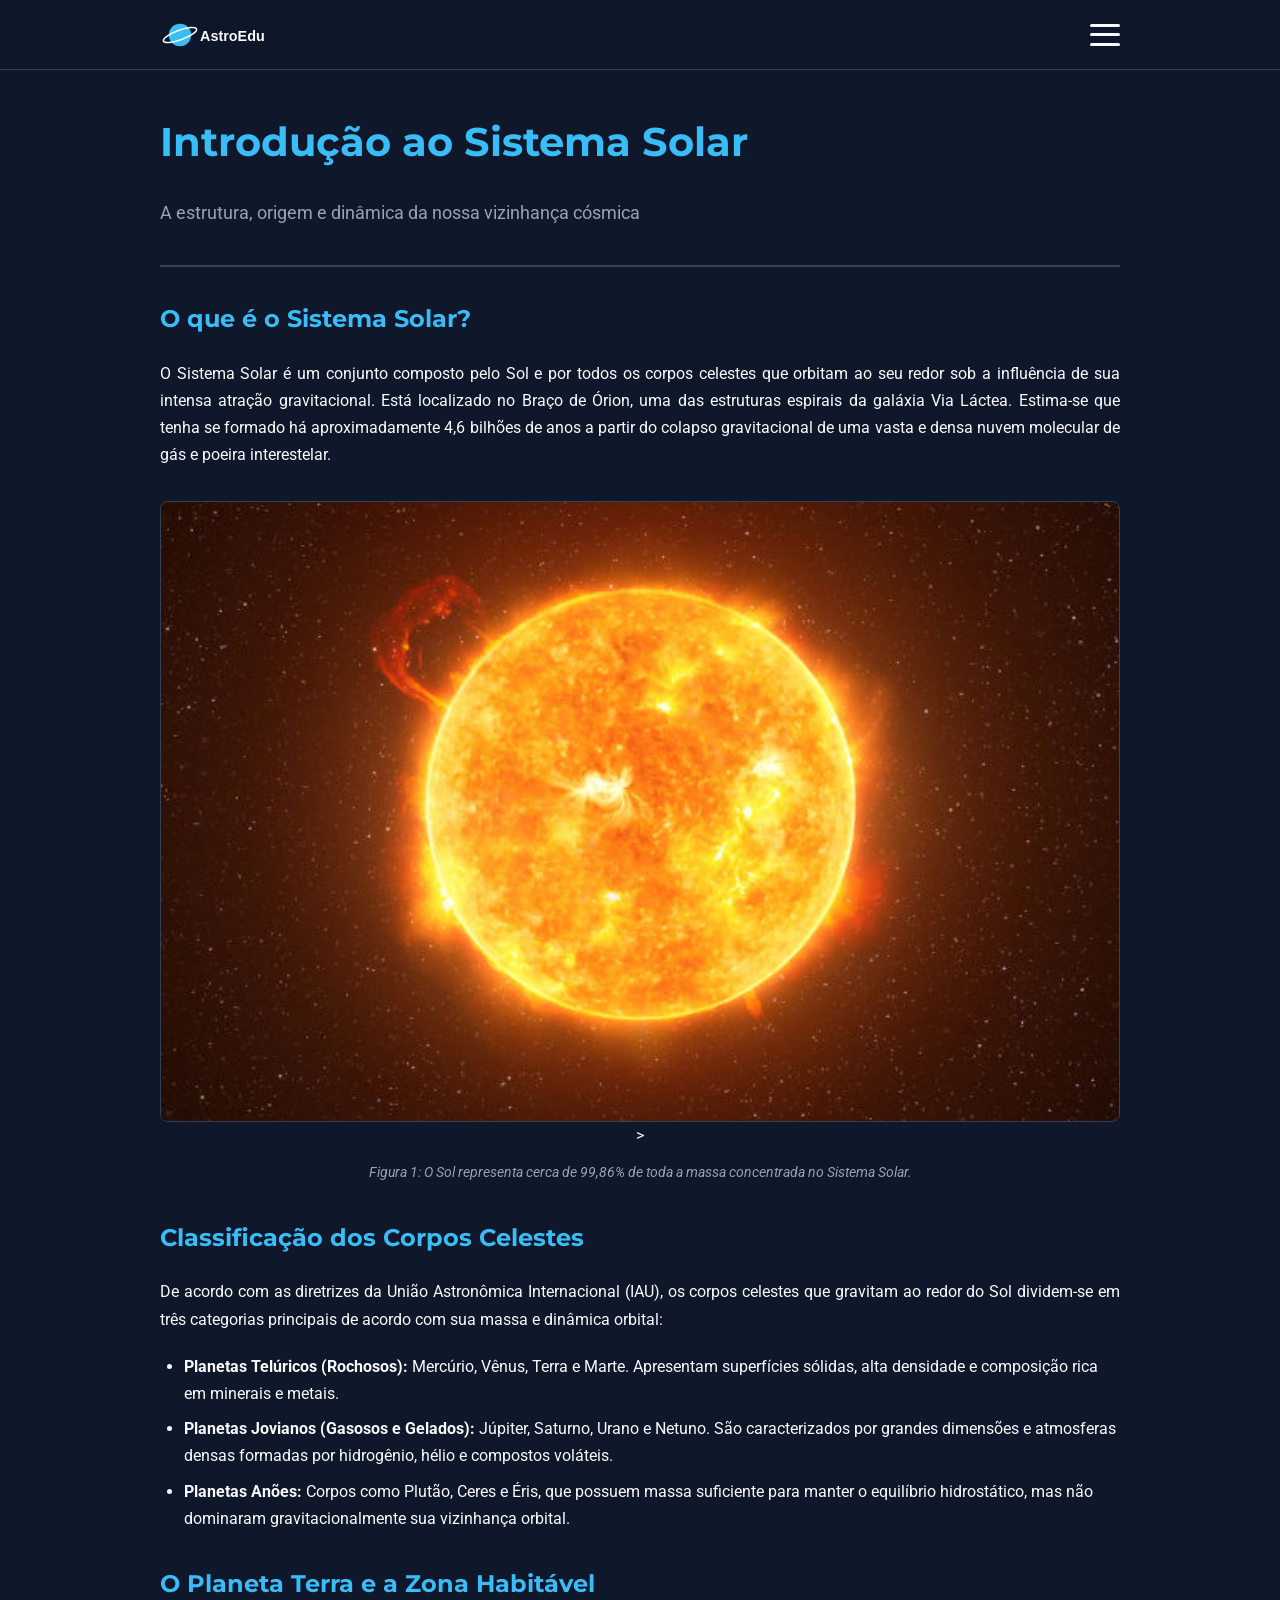
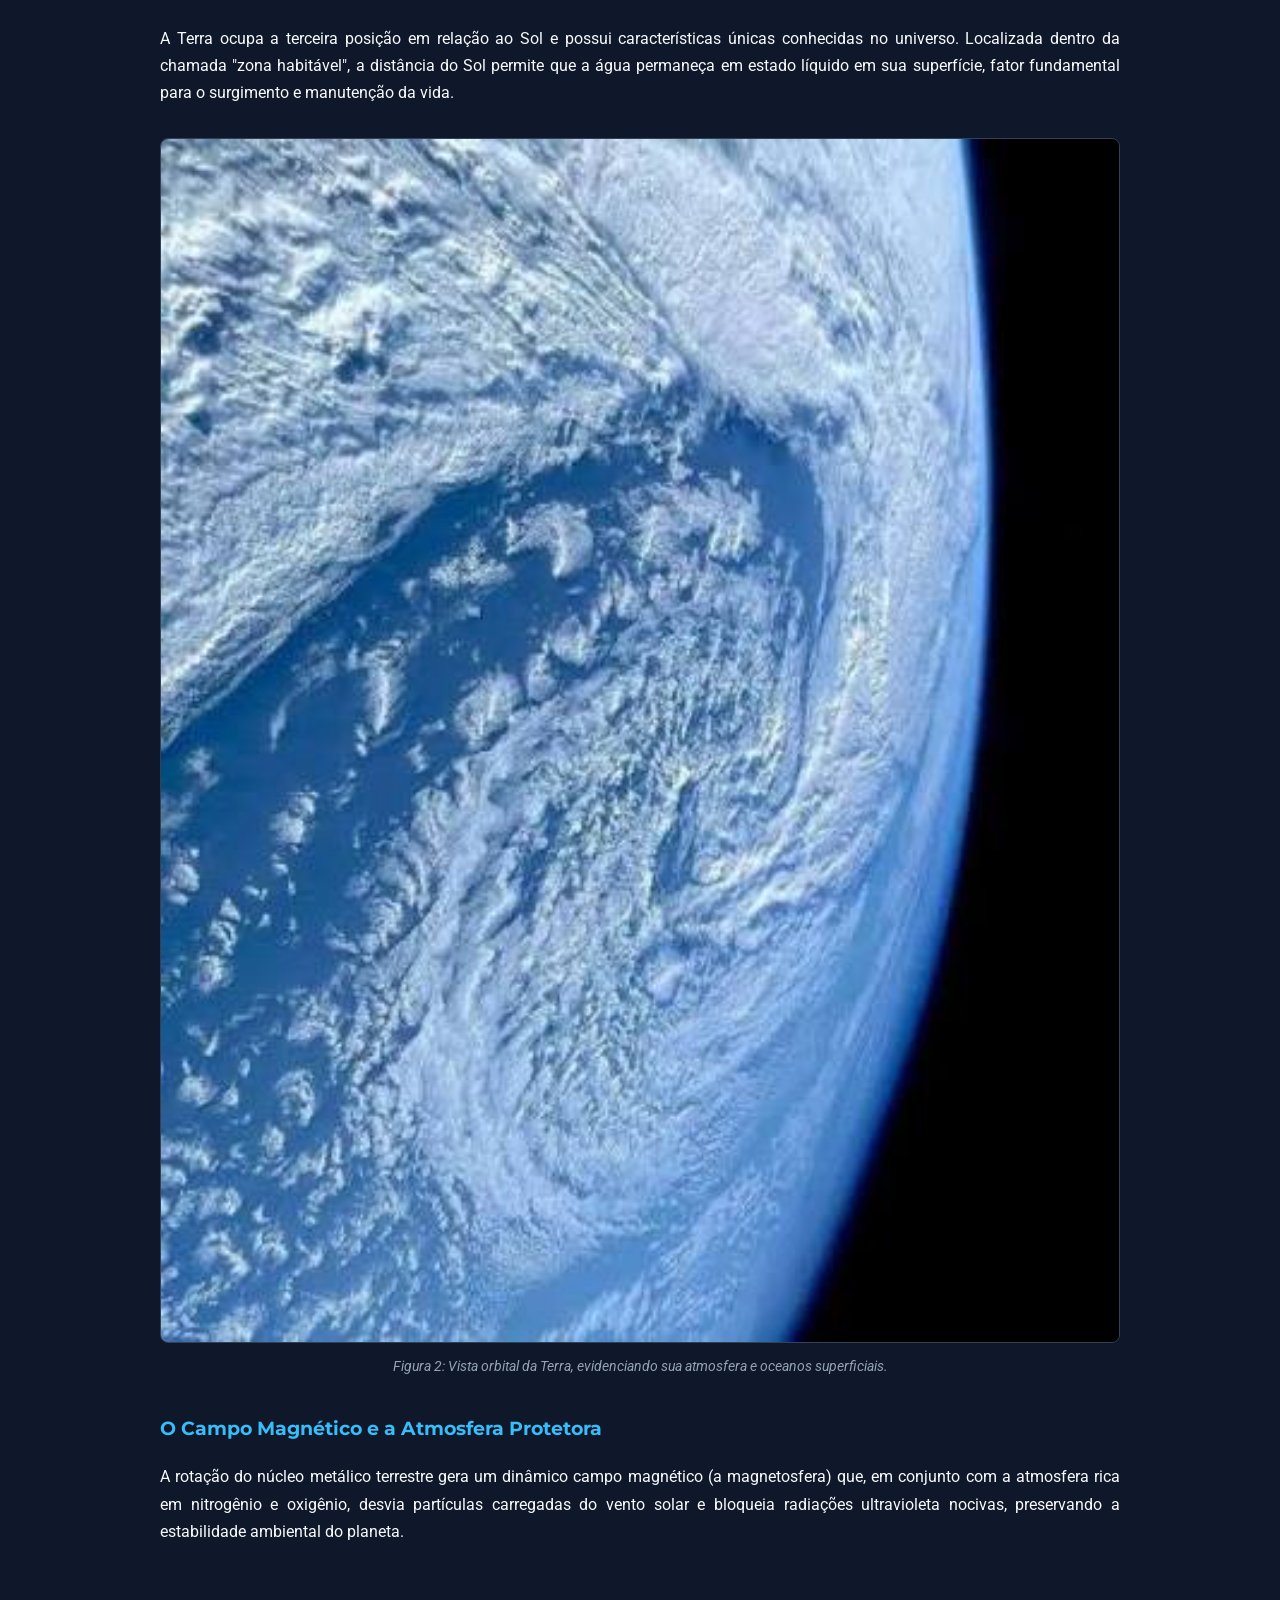
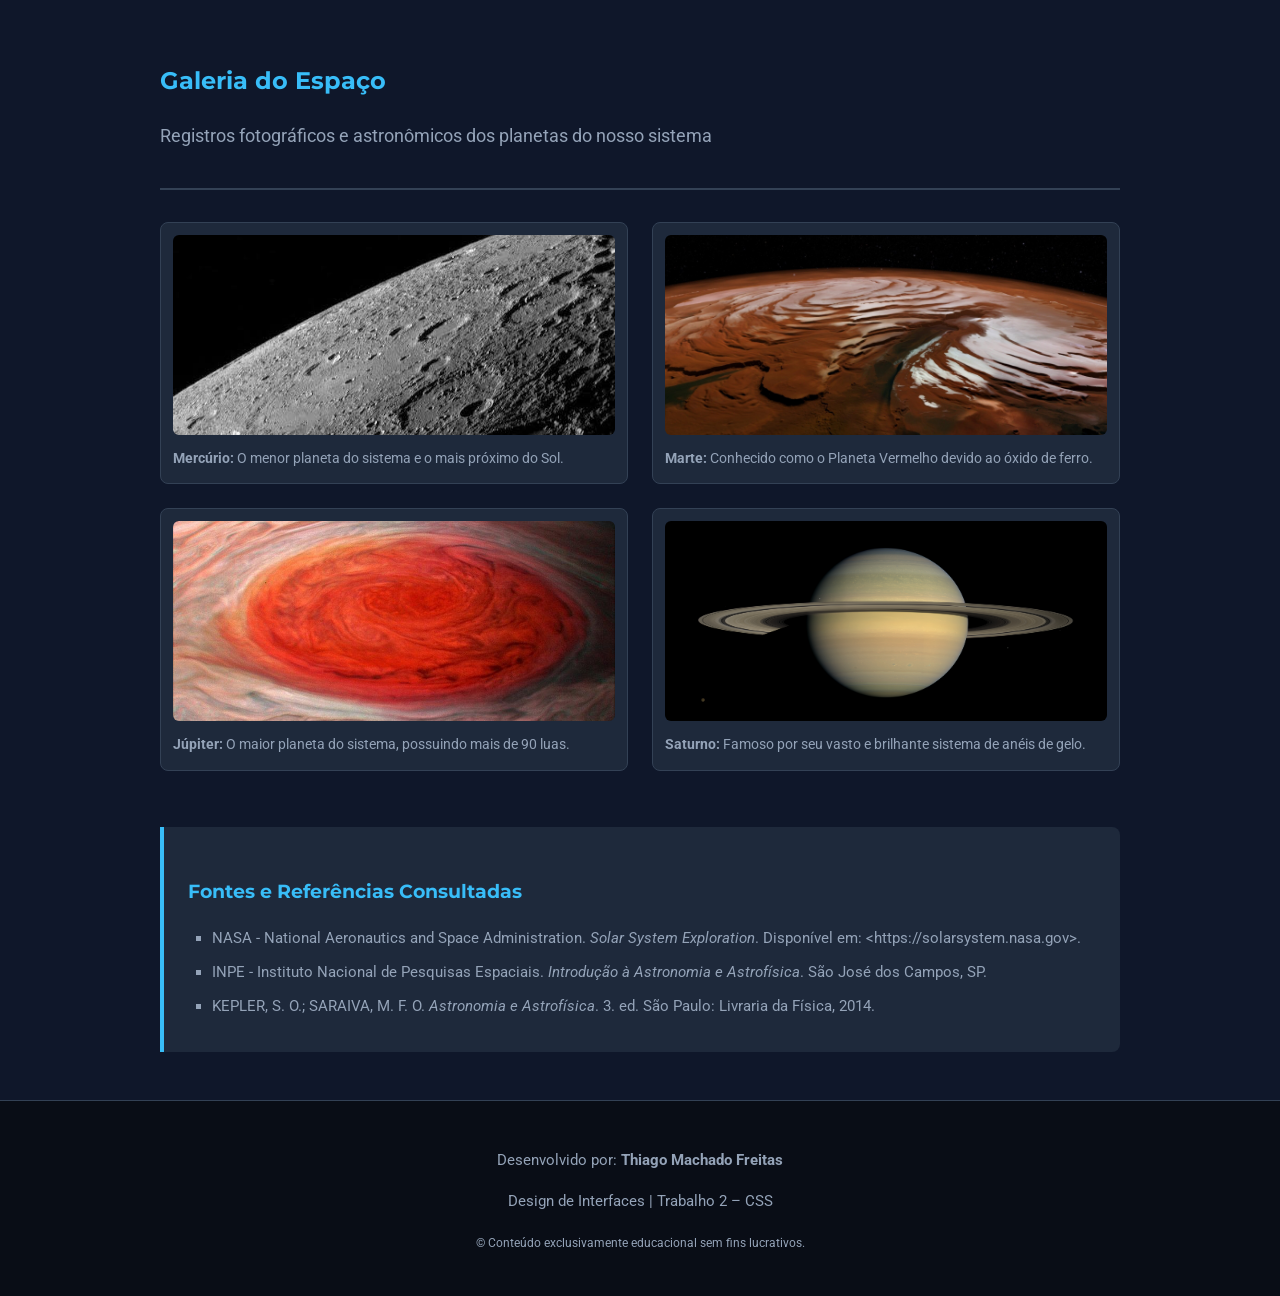
==== commit 93483026: "Fix HTML formatting and structure" ====
--- a/index.html
+++ b/index.html
@@ -50,7 +50,7 @@
 
       <article class="bloco-conteudo">
         <h2>O que é o Sistema Solar?</h2>
-        <p>O Sistema Solar é um conjunto composto pelo Sol e por todos os corpos celestes que orbitam ao seu redor sob a influência de sua intensa atração gravitacional. Está localizado no Braço de Órion, uma das estruturas espirais da galáxia Via Láctea. Estima-se que tenha se formado há aproximadamente 4,6 bilhões de anos a partir do colapso gravitacional de uma vasta e densa nuvem molecular de gás e poeira interstelars.</p>
+        <p>O Sistema Solar é um conjunto composto pelo Sol e por todos os corpos celestes que orbitam ao seu redor sob a influência de sua intensa atração gravitacional. Está localizado no Braço de Órion, uma das estruturas espirais da galáxia Via Láctea. Estima-se que tenha se formado há aproximadamente 4,6 bilhões de anos a partir do colapso gravitacional de uma vasta e densa nuvem molecular de gás e poeira interestelar.</p>
 
         <figure class="imagem-destaque">
           <img src="img/solzinho.jpg" alt="Representação gráfica em alta resolução do Sol e suas proeminências solares" width="800" height="450" fetchpriority="high" decoding="async">>
@@ -86,22 +86,22 @@
 
       <div class="galeria-flex">
         <figure class="galeria-item">
-          <img src="img/galeria-mercurio.jpg" alt="Superfície repleta de crateras do planeta Mercúrio" loading="lazy" decoding="async">
+          <img src="img/galeria-mercurio.jpg" alt="Superfície repleta de crateras do planeta Mercúrio" width="400" height="267" loading="lazy" decoding="async">
           <figcaption><strong>Mercúrio:</strong> O menor planeta do sistema e o mais próximo do Sol.</figcaption>
         </figure>
 
         <figure class="galeria-item">
-          <img src="img/galeria-martee.jpg" alt="Planeta Marte exibindo sua superfície avermelhada" loading="lazy" decoding="async">
+          <img src="img/galeria-martee.jpg" alt="Planeta Marte exibindo sua superfície avermelhada" width="400" height="267" loading="lazy" decoding="async">
           <figcaption><strong>Marte:</strong> Conhecido como o Planeta Vermelho devido ao óxido de ferro.</figcaption>
         </figure>
 
         <figure class="galeria-item">
-          <img src="img/galeria-jupiter.jpg" alt="Planeta gigante Júpiter com suas faixas de nuvens" loading="lazy" decoding="async">
+          <img src="img/galeria-jupiter.jpg" alt="Planeta gigante Júpiter com suas faixas de nuvens" width="400" height="267" loading="lazy" decoding="async">
           <figcaption><strong>Júpiter:</strong> O maior planeta do sistema, possuindo mais de 90 luas.</figcaption>
         </figure>
 
         <figure class="galeria-item">
-          <img src="img/galeria-saturno.jpg" alt="Planeta Saturno exibindo seu proeminente sistema de anéis" loading="lazy" decoding="async">
+          <img src="img/galeria-saturno.jpg" alt="Planeta Saturno exibindo seu proeminente sistema de anéis" width="400" height="267" loading="lazy" decoding="async">
           <figcaption><strong>Saturno:</strong> Famoso por seu vasto e brilhante sistema de anéis de gelo.</figcaption>
         </figure>
       </div>
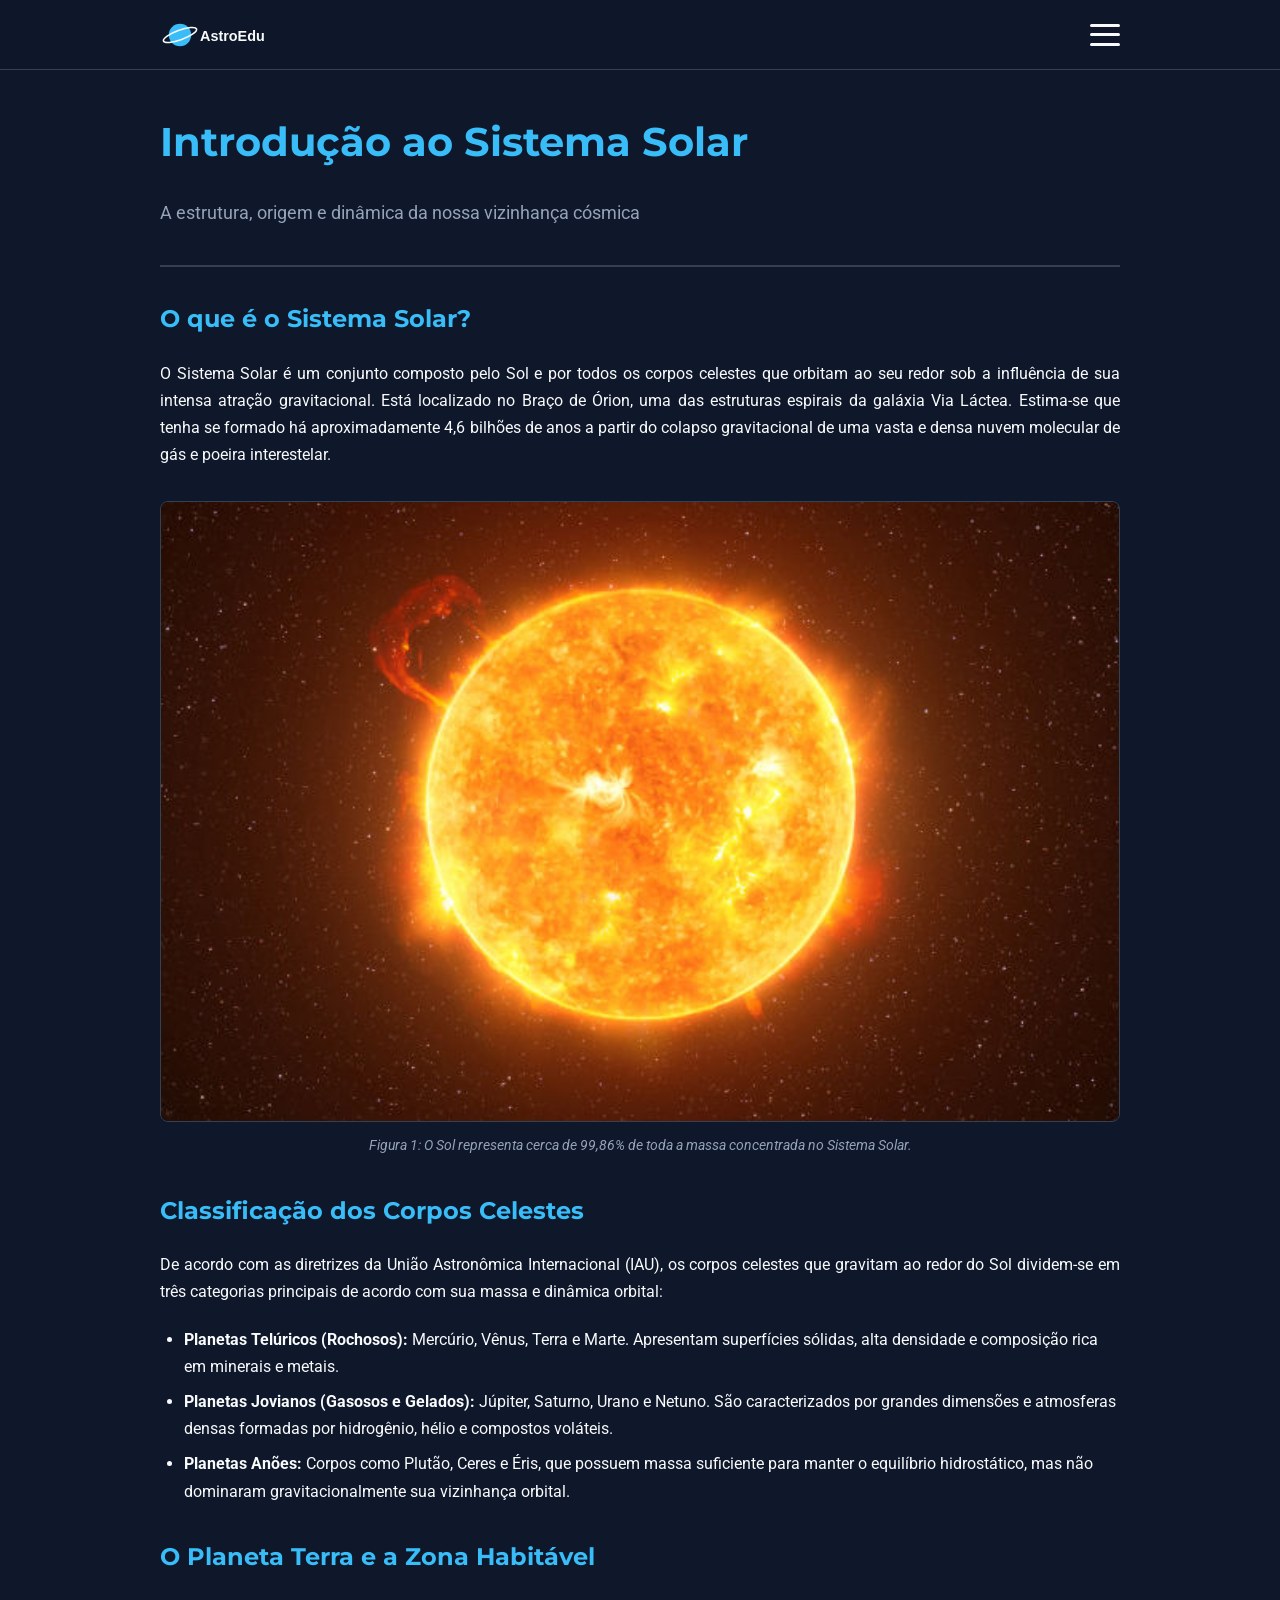
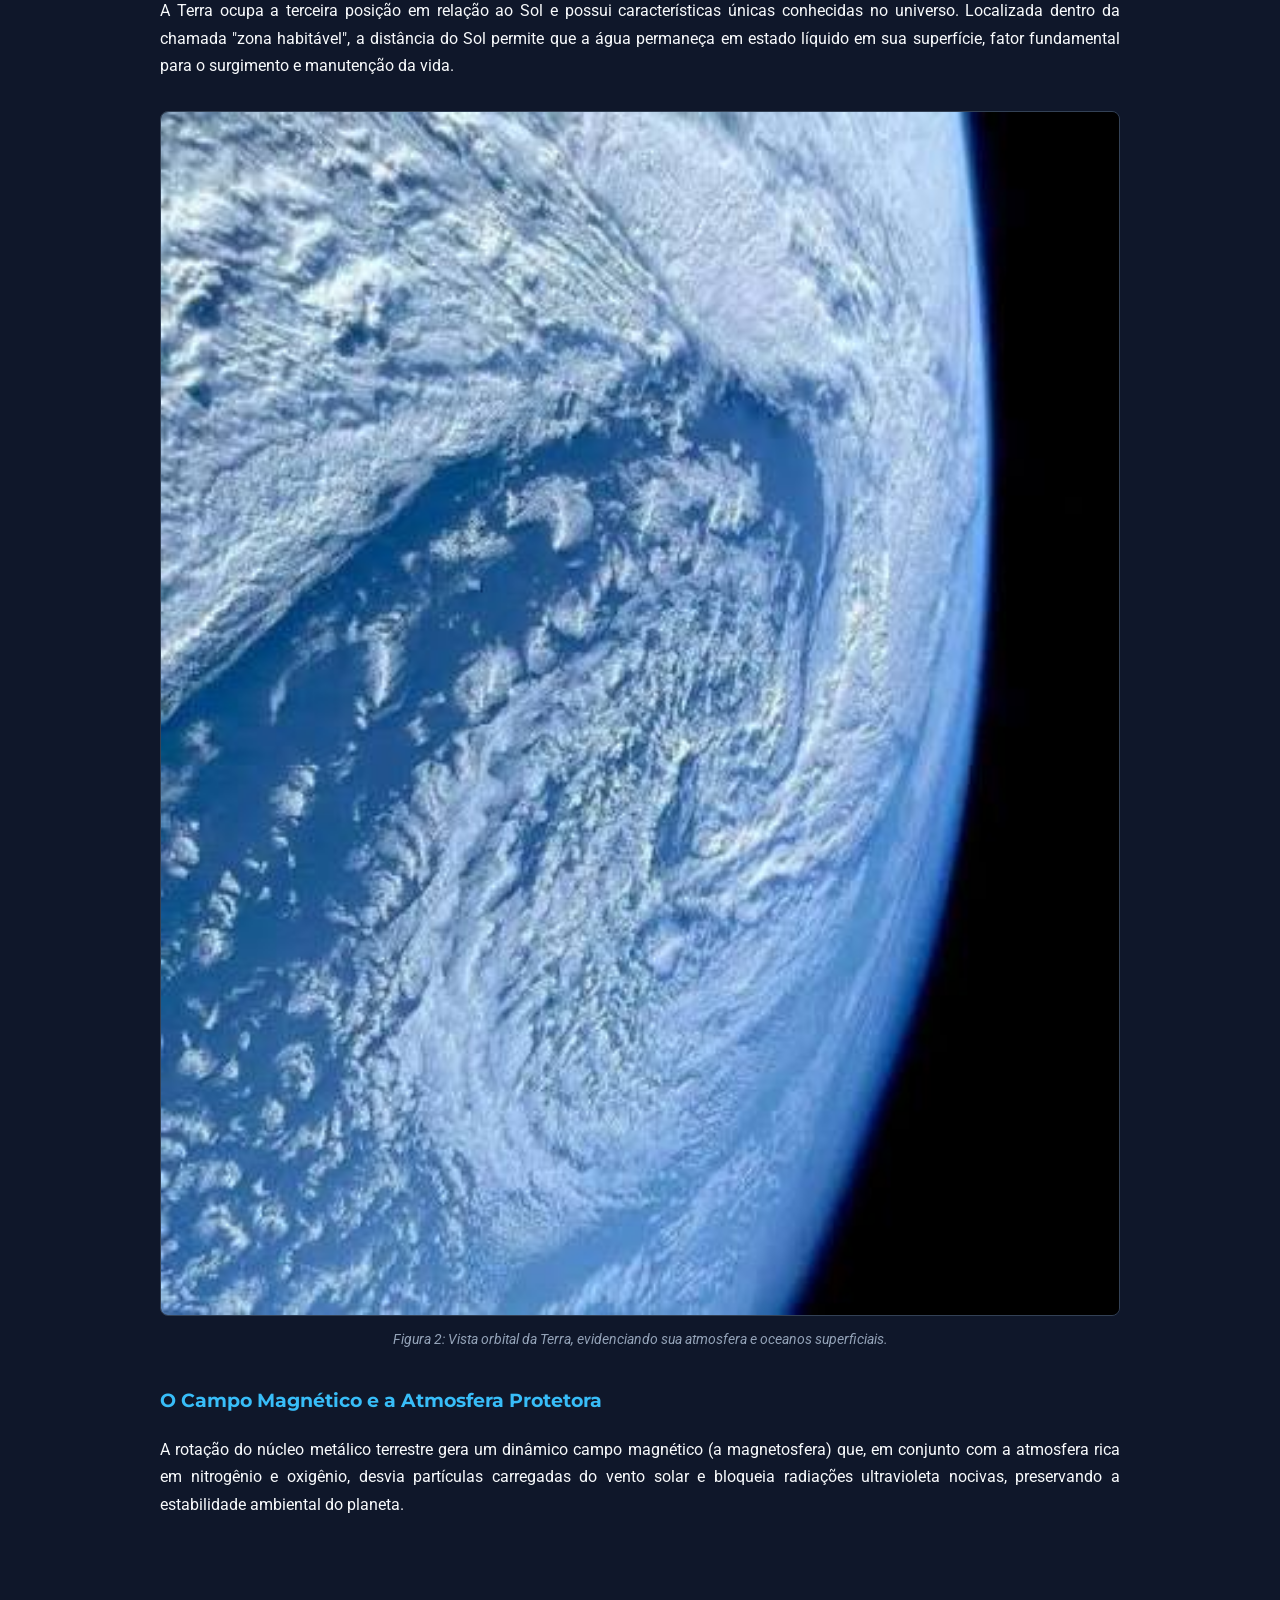
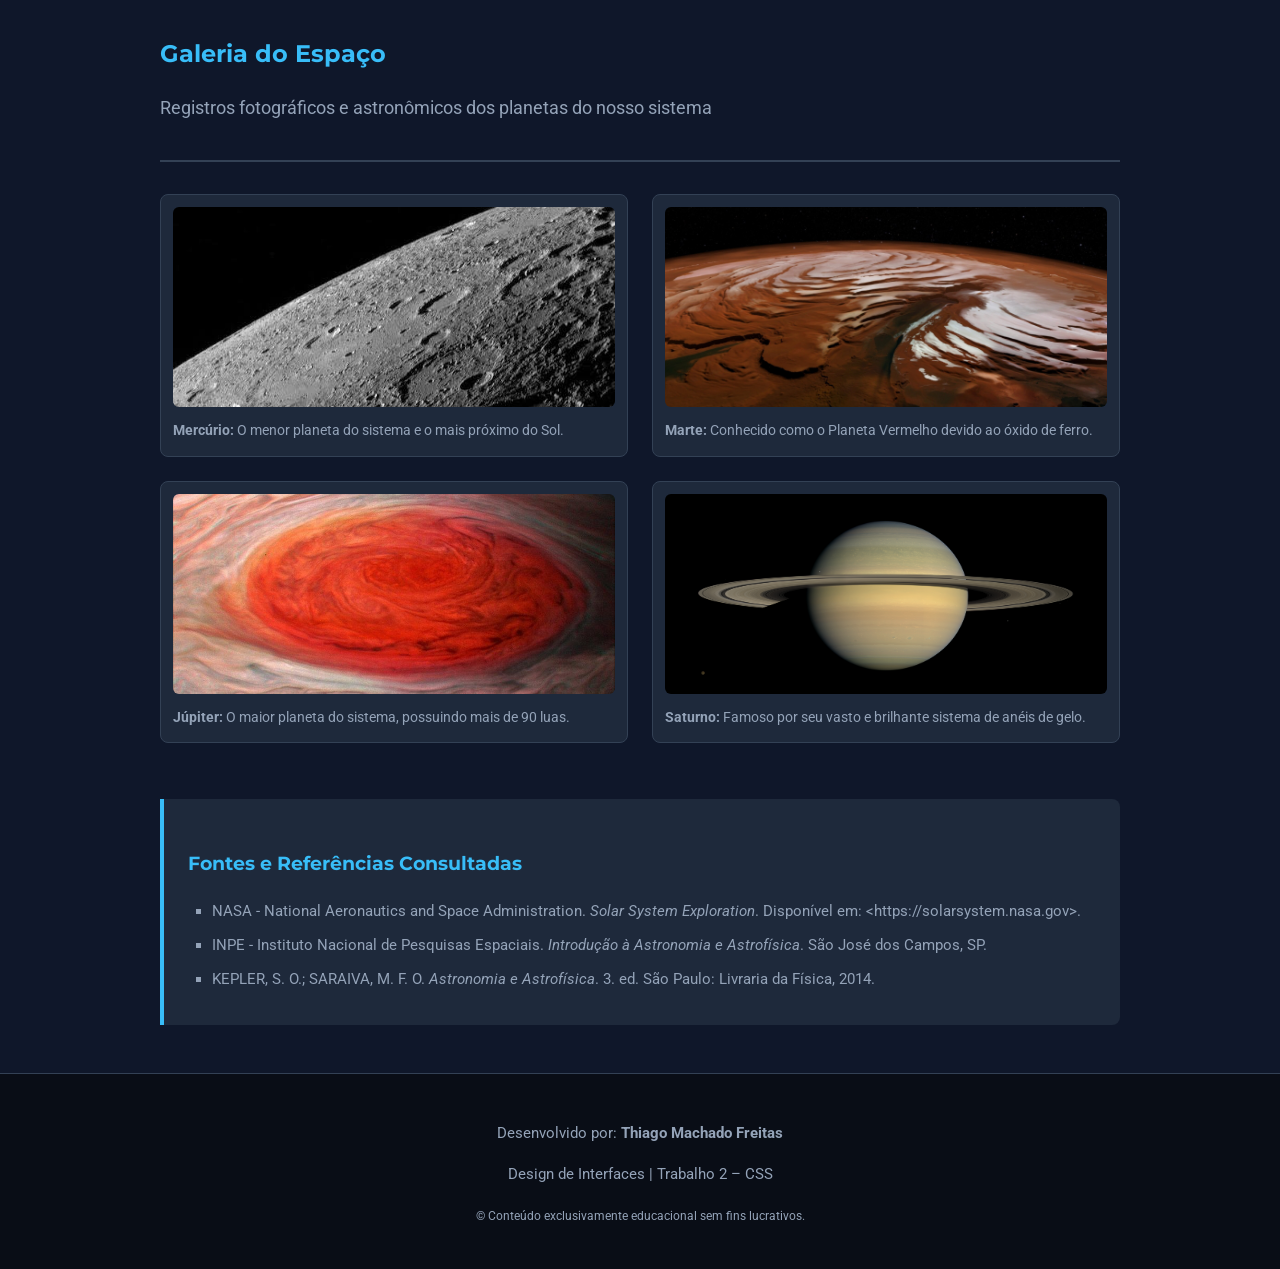
==== commit 186805a7: "Update index.html" ====
--- a/index.html
+++ b/index.html
@@ -53,7 +53,7 @@
         <p>O Sistema Solar é um conjunto composto pelo Sol e por todos os corpos celestes que orbitam ao seu redor sob a influência de sua intensa atração gravitacional. Está localizado no Braço de Órion, uma das estruturas espirais da galáxia Via Láctea. Estima-se que tenha se formado há aproximadamente 4,6 bilhões de anos a partir do colapso gravitacional de uma vasta e densa nuvem molecular de gás e poeira interestelar.</p>
 
         <figure class="imagem-destaque">
-          <img src="img/solzinho.jpg" alt="Representação gráfica em alta resolução do Sol e suas proeminências solares" width="800" height="450" fetchpriority="high" decoding="async">>
+          <img src="img/solzinho.jpg" alt="Representação gráfica em alta resolução do Sol e suas proeminências solares" width="800" height="450" fetchpriority="high" decoding="async">
           <figcaption>Figura 1: O Sol representa cerca de 99,86% de toda a massa concentrada no Sistema Solar.</figcaption>
         </figure>
 
